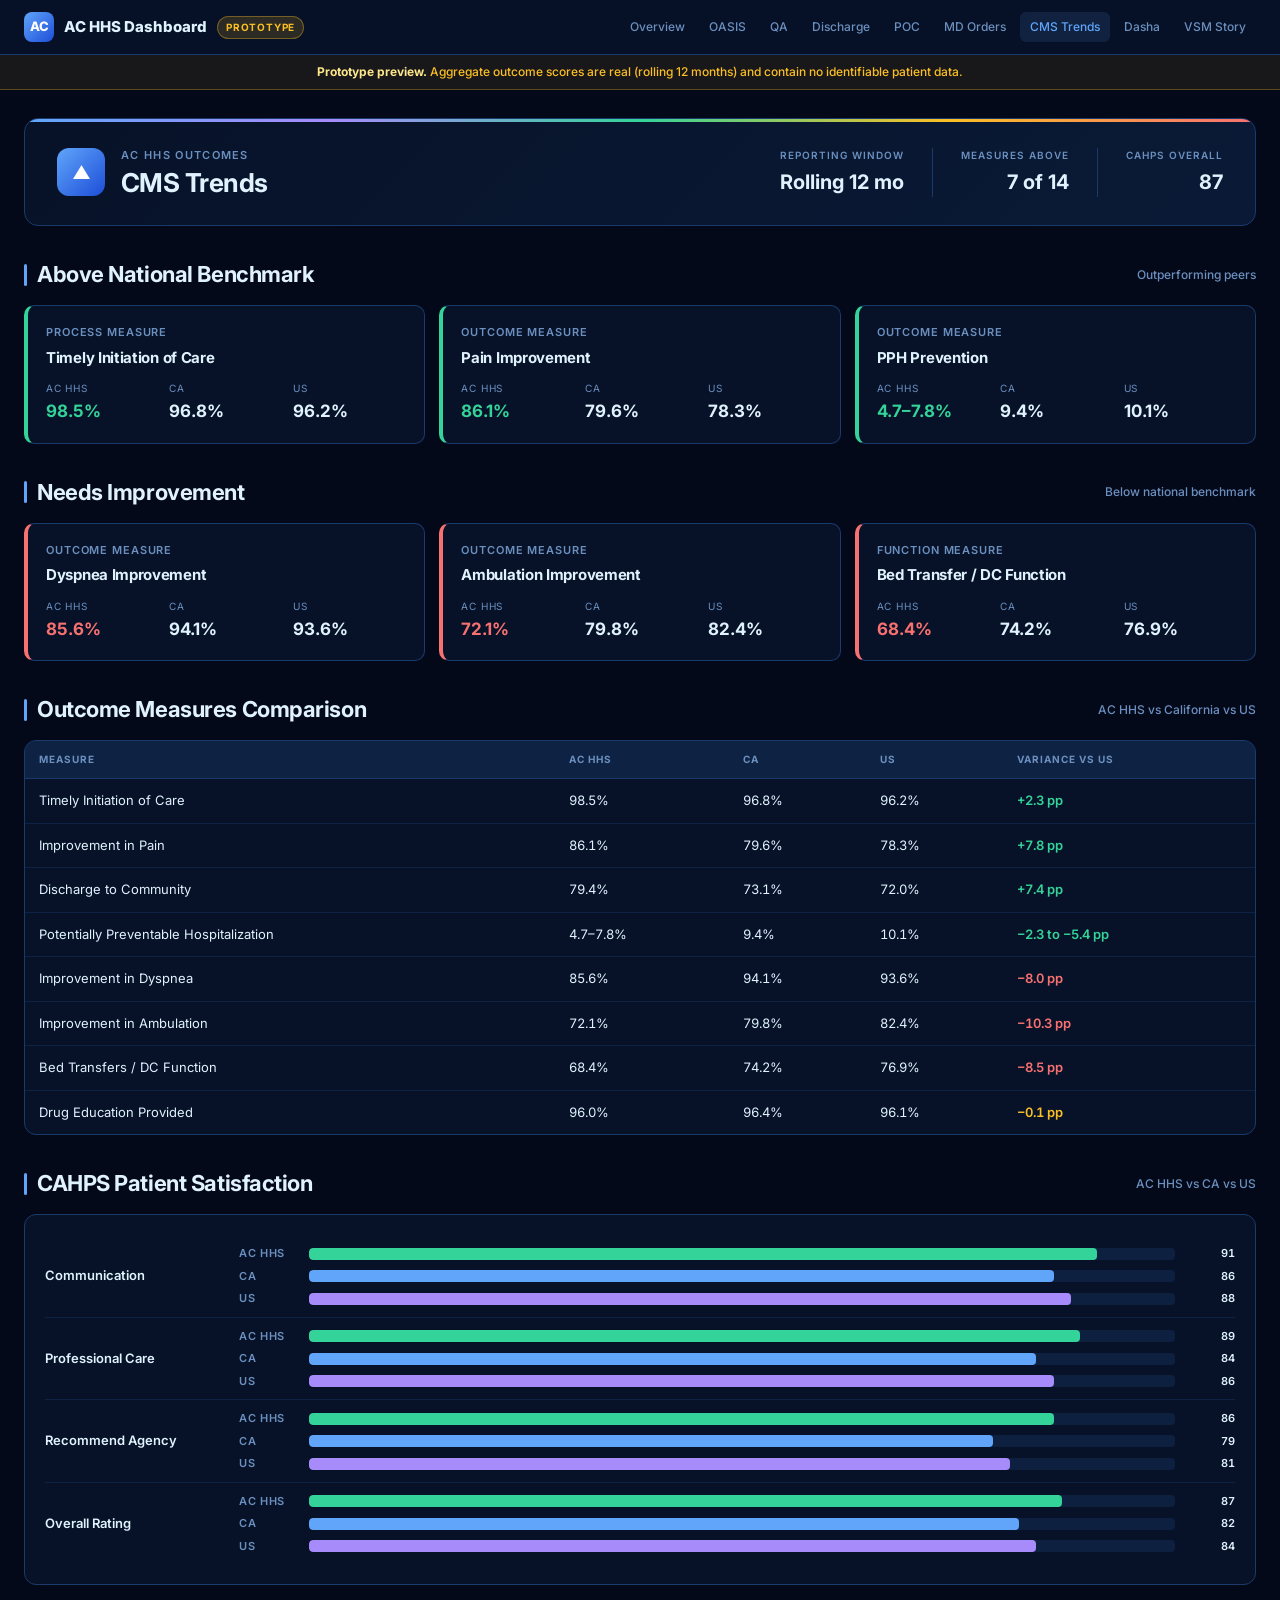
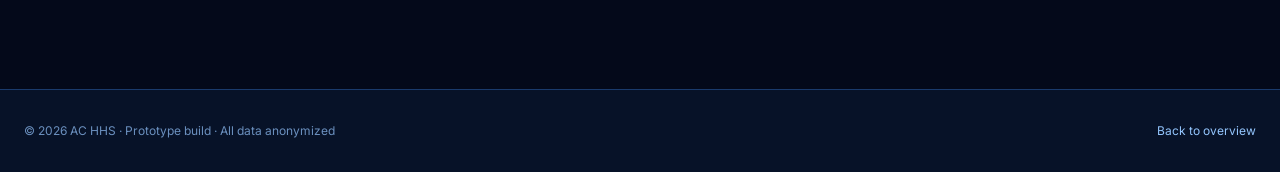
==== cms-trends.html @ 63a44fde "Build AC HHS operations dashboard prototype Static GitHub Pages site showcasing the home health oper" ====
<!DOCTYPE html>
<html lang="en">
<head>
  <meta charset="UTF-8" />
  <meta name="viewport" content="width=device-width, initial-scale=1.0" />
  <title>CMS Trends &middot; AC HHS Dashboard</title>
  <link rel="stylesheet" href="assets/styles.css" />
</head>
<body>

<nav class="demo-nav">
  <div class="demo-nav-inner">
    <div class="demo-brand">
      <span class="demo-brand-mark">AC</span>
      <span>AC HHS Dashboard</span>
      <span class="demo-pill">Prototype</span>
    </div>
    <div class="demo-nav-links">
      <a href="index.html">Overview</a>
      <a href="oasis.html">OASIS</a>
      <a href="qa.html">QA</a>
      <a href="discharge.html">Discharge</a>
      <a href="poc.html">POC</a>
      <a href="md-orders.html">MD Orders</a>
      <a href="cms-trends.html" class="active">CMS Trends</a>
      <a href="dasha.html">Dasha</a>
      <a href="vsm.html">VSM Story</a>
    </div>
  </div>
</nav>

<div class="demo-banner">
  <strong>Prototype preview.</strong> Aggregate outcome scores are real (rolling 12 months) and contain no identifiable patient data.
</div>

<div class="container">

  <header class="dash-header">
    <div class="dash-header-inner">
      <div class="dash-title-block">
        <div class="dash-logo">&#9650;</div>
        <div>
          <div class="dash-eyebrow">AC HHS Outcomes</div>
          <h1 class="dash-title">CMS Trends</h1>
        </div>
      </div>
      <div class="dash-header-stats">
        <div class="header-stat">
          <div class="header-stat-label">Reporting Window</div>
          <div class="header-stat-value">Rolling 12 mo</div>
        </div>
        <div class="header-stat">
          <div class="header-stat-label">Measures Above</div>
          <div class="header-stat-value">7 of 14</div>
        </div>
        <div class="header-stat">
          <div class="header-stat-label">CAHPS Overall</div>
          <div class="header-stat-value">87</div>
        </div>
      </div>
    </div>
  </header>

  <div class="section-header">
    <span class="section-accent"></span>
    <h2>Above National Benchmark</h2>
    <span class="section-sub">Outperforming peers</span>
  </div>

  <div class="flag-grid">
    <div class="flag-card flag-green">
      <div class="flag-card-label">Process Measure</div>
      <h3 class="flag-card-title">Timely Initiation of Care</h3>
      <div class="flag-stats">
        <div class="flag-stat">
          <div class="flag-stat-label">AC HHS</div>
          <div class="flag-stat-value good">98.5%</div>
        </div>
        <div class="flag-stat">
          <div class="flag-stat-label">CA</div>
          <div class="flag-stat-value">96.8%</div>
        </div>
        <div class="flag-stat">
          <div class="flag-stat-label">US</div>
          <div class="flag-stat-value">96.2%</div>
        </div>
      </div>
    </div>
    <div class="flag-card flag-green">
      <div class="flag-card-label">Outcome Measure</div>
      <h3 class="flag-card-title">Pain Improvement</h3>
      <div class="flag-stats">
        <div class="flag-stat">
          <div class="flag-stat-label">AC HHS</div>
          <div class="flag-stat-value good">86.1%</div>
        </div>
        <div class="flag-stat">
          <div class="flag-stat-label">CA</div>
          <div class="flag-stat-value">79.6%</div>
        </div>
        <div class="flag-stat">
          <div class="flag-stat-label">US</div>
          <div class="flag-stat-value">78.3%</div>
        </div>
      </div>
    </div>
    <div class="flag-card flag-green">
      <div class="flag-card-label">Outcome Measure</div>
      <h3 class="flag-card-title">PPH Prevention</h3>
      <div class="flag-stats">
        <div class="flag-stat">
          <div class="flag-stat-label">AC HHS</div>
          <div class="flag-stat-value good">4.7&ndash;7.8%</div>
        </div>
        <div class="flag-stat">
          <div class="flag-stat-label">CA</div>
          <div class="flag-stat-value">9.4%</div>
        </div>
        <div class="flag-stat">
          <div class="flag-stat-label">US</div>
          <div class="flag-stat-value">10.1%</div>
        </div>
      </div>
    </div>
  </div>

  <div class="section-header">
    <span class="section-accent"></span>
    <h2>Needs Improvement</h2>
    <span class="section-sub">Below national benchmark</span>
  </div>

  <div class="flag-grid">
    <div class="flag-card flag-red">
      <div class="flag-card-label">Outcome Measure</div>
      <h3 class="flag-card-title">Dyspnea Improvement</h3>
      <div class="flag-stats">
        <div class="flag-stat">
          <div class="flag-stat-label">AC HHS</div>
          <div class="flag-stat-value bad">85.6%</div>
        </div>
        <div class="flag-stat">
          <div class="flag-stat-label">CA</div>
          <div class="flag-stat-value">94.1%</div>
        </div>
        <div class="flag-stat">
          <div class="flag-stat-label">US</div>
          <div class="flag-stat-value">93.6%</div>
        </div>
      </div>
    </div>
    <div class="flag-card flag-red">
      <div class="flag-card-label">Outcome Measure</div>
      <h3 class="flag-card-title">Ambulation Improvement</h3>
      <div class="flag-stats">
        <div class="flag-stat">
          <div class="flag-stat-label">AC HHS</div>
          <div class="flag-stat-value bad">72.1%</div>
        </div>
        <div class="flag-stat">
          <div class="flag-stat-label">CA</div>
          <div class="flag-stat-value">79.8%</div>
        </div>
        <div class="flag-stat">
          <div class="flag-stat-label">US</div>
          <div class="flag-stat-value">82.4%</div>
        </div>
      </div>
    </div>
    <div class="flag-card flag-red">
      <div class="flag-card-label">Function Measure</div>
      <h3 class="flag-card-title">Bed Transfer / DC Function</h3>
      <div class="flag-stats">
        <div class="flag-stat">
          <div class="flag-stat-label">AC HHS</div>
          <div class="flag-stat-value bad">68.4%</div>
        </div>
        <div class="flag-stat">
          <div class="flag-stat-label">CA</div>
          <div class="flag-stat-value">74.2%</div>
        </div>
        <div class="flag-stat">
          <div class="flag-stat-label">US</div>
          <div class="flag-stat-value">76.9%</div>
        </div>
      </div>
    </div>
  </div>

  <div class="section-header">
    <span class="section-accent"></span>
    <h2>Outcome Measures Comparison</h2>
    <span class="section-sub">AC HHS vs California vs US</span>
  </div>

  <div class="pipeline-table-wrap">
    <table class="pipeline-table">
      <thead>
        <tr>
          <th>Measure</th>
          <th>AC HHS</th>
          <th>CA</th>
          <th>US</th>
          <th>Variance vs US</th>
        </tr>
      </thead>
      <tbody>
        <tr>
          <td>Timely Initiation of Care</td>
          <td class="num">98.5%</td>
          <td class="num">96.8%</td>
          <td class="num">96.2%</td>
          <td class="num above">+2.3 pp</td>
        </tr>
        <tr>
          <td>Improvement in Pain</td>
          <td class="num">86.1%</td>
          <td class="num">79.6%</td>
          <td class="num">78.3%</td>
          <td class="num above">+7.8 pp</td>
        </tr>
        <tr>
          <td>Discharge to Community</td>
          <td class="num">79.4%</td>
          <td class="num">73.1%</td>
          <td class="num">72.0%</td>
          <td class="num above">+7.4 pp</td>
        </tr>
        <tr>
          <td>Potentially Preventable Hospitalization</td>
          <td class="num">4.7&ndash;7.8%</td>
          <td class="num">9.4%</td>
          <td class="num">10.1%</td>
          <td class="num above">&minus;2.3 to &minus;5.4 pp</td>
        </tr>
        <tr>
          <td>Improvement in Dyspnea</td>
          <td class="num">85.6%</td>
          <td class="num">94.1%</td>
          <td class="num">93.6%</td>
          <td class="num below">&minus;8.0 pp</td>
        </tr>
        <tr>
          <td>Improvement in Ambulation</td>
          <td class="num">72.1%</td>
          <td class="num">79.8%</td>
          <td class="num">82.4%</td>
          <td class="num below">&minus;10.3 pp</td>
        </tr>
        <tr>
          <td>Bed Transfers / DC Function</td>
          <td class="num">68.4%</td>
          <td class="num">74.2%</td>
          <td class="num">76.9%</td>
          <td class="num below">&minus;8.5 pp</td>
        </tr>
        <tr>
          <td>Drug Education Provided</td>
          <td class="num">96.0%</td>
          <td class="num">96.4%</td>
          <td class="num">96.1%</td>
          <td class="num near">&minus;0.1 pp</td>
        </tr>
      </tbody>
    </table>
  </div>

  <div class="section-header">
    <span class="section-accent"></span>
    <h2>CAHPS Patient Satisfaction</h2>
    <span class="section-sub">AC HHS vs CA vs US</span>
  </div>

  <div class="panel">
    <div class="grouped-bar-row">
      <div class="grouped-bar-label">Communication</div>
      <div class="grouped-bar-set">
        <div class="grouped-bar-item">
          <span class="source">AC HHS</span>
          <div class="track"><div class="fill" style="width: 91%; background: #34d399;"></div></div>
          <span class="num">91</span>
        </div>
        <div class="grouped-bar-item">
          <span class="source">CA</span>
          <div class="track"><div class="fill" style="width: 86%; background: #60a5fa;"></div></div>
          <span class="num">86</span>
        </div>
        <div class="grouped-bar-item">
          <span class="source">US</span>
          <div class="track"><div class="fill" style="width: 88%; background: #a78bfa;"></div></div>
          <span class="num">88</span>
        </div>
      </div>
    </div>
    <div class="grouped-bar-row">
      <div class="grouped-bar-label">Professional Care</div>
      <div class="grouped-bar-set">
        <div class="grouped-bar-item">
          <span class="source">AC HHS</span>
          <div class="track"><div class="fill" style="width: 89%; background: #34d399;"></div></div>
          <span class="num">89</span>
        </div>
        <div class="grouped-bar-item">
          <span class="source">CA</span>
          <div class="track"><div class="fill" style="width: 84%; background: #60a5fa;"></div></div>
          <span class="num">84</span>
        </div>
        <div class="grouped-bar-item">
          <span class="source">US</span>
          <div class="track"><div class="fill" style="width: 86%; background: #a78bfa;"></div></div>
          <span class="num">86</span>
        </div>
      </div>
    </div>
    <div class="grouped-bar-row">
      <div class="grouped-bar-label">Recommend Agency</div>
      <div class="grouped-bar-set">
        <div class="grouped-bar-item">
          <span class="source">AC HHS</span>
          <div class="track"><div class="fill" style="width: 86%; background: #34d399;"></div></div>
          <span class="num">86</span>
        </div>
        <div class="grouped-bar-item">
          <span class="source">CA</span>
          <div class="track"><div class="fill" style="width: 79%; background: #60a5fa;"></div></div>
          <span class="num">79</span>
        </div>
        <div class="grouped-bar-item">
          <span class="source">US</span>
          <div class="track"><div class="fill" style="width: 81%; background: #a78bfa;"></div></div>
          <span class="num">81</span>
        </div>
      </div>
    </div>
    <div class="grouped-bar-row">
      <div class="grouped-bar-label">Overall Rating</div>
      <div class="grouped-bar-set">
        <div class="grouped-bar-item">
          <span class="source">AC HHS</span>
          <div class="track"><div class="fill" style="width: 87%; background: #34d399;"></div></div>
          <span class="num">87</span>
        </div>
        <div class="grouped-bar-item">
          <span class="source">CA</span>
          <div class="track"><div class="fill" style="width: 82%; background: #60a5fa;"></div></div>
          <span class="num">82</span>
        </div>
        <div class="grouped-bar-item">
          <span class="source">US</span>
          <div class="track"><div class="fill" style="width: 84%; background: #a78bfa;"></div></div>
          <span class="num">84</span>
        </div>
      </div>
    </div>
  </div>

  <div class="spacer-lg"></div>
</div>

<footer class="demo-footer">
  <div class="demo-footer-row">
    <div>&copy; 2026 AC HHS &middot; Prototype build &middot; All data anonymized</div>
    <div><a href="index.html">Back to overview</a></div>
  </div>
</footer>

</body>
</html>
---- assets/styles.css ----
/* AC HHS Operations Dashboard — Prototype Stylesheet
   Dark theme, static. No JS dependencies. */

@import url('https://fonts.googleapis.com/css2?family=Inter:wght@400;500;600;700;800&display=swap');

:root {
  --bg: #04091a;
  --card: #071228;
  --card-2: #0a1a36;
  --border: #1a3a6c;
  --border-bright: #1e4d8c;
  --text: #e0f2fe;
  --text-2: #93c5fd;
  --muted: #6b90bf;
  --accent: #60a5fa;
  --accent-2: #3b82f6;
  --accent-3: #1d4ed8;
  --good: #34d399;
  --warn: #fbbf24;
  --bad: #f87171;
  --orange: #fb923c;
  --purple: #a78bfa;
}

* { box-sizing: border-box; }

html, body {
  margin: 0;
  padding: 0;
  background: var(--bg);
  color: var(--text);
  font-family: 'Inter', -apple-system, BlinkMacSystemFont, sans-serif;
  font-size: 14px;
  line-height: 1.5;
  -webkit-font-smoothing: antialiased;
}

a { color: var(--accent); text-decoration: none; }
a:hover { color: var(--text); }

h1, h2, h3, h4 { color: var(--text); margin: 0; font-weight: 700; letter-spacing: -0.02em; }
h1 { font-size: 32px; line-height: 1.15; }
h2 { font-size: 22px; }
h3 { font-size: 16px; }

p { margin: 0; color: var(--text-2); }

.container {
  max-width: 1280px;
  margin: 0 auto;
  padding: 0 24px;
}

/* ---------- Sticky top nav ---------- */
.demo-nav {
  position: sticky;
  top: 0;
  z-index: 100;
  background: rgba(7, 18, 40, 0.92);
  backdrop-filter: blur(10px);
  border-bottom: 1px solid var(--border);
}
.demo-nav-inner {
  max-width: 1280px;
  margin: 0 auto;
  padding: 12px 24px;
  display: flex;
  align-items: center;
  gap: 24px;
  flex-wrap: wrap;
}
.demo-brand {
  display: flex;
  align-items: center;
  gap: 10px;
  font-weight: 800;
  font-size: 15px;
  color: var(--text);
}
.demo-brand-mark {
  width: 30px;
  height: 30px;
  border-radius: 8px;
  background: linear-gradient(135deg, var(--accent) 0%, var(--accent-3) 100%);
  display: inline-flex;
  align-items: center;
  justify-content: center;
  color: #fff;
  font-weight: 800;
  font-size: 13px;
}
.demo-pill {
  font-size: 10px;
  font-weight: 700;
  letter-spacing: 0.08em;
  text-transform: uppercase;
  padding: 3px 8px;
  border-radius: 999px;
  background: rgba(251, 191, 36, 0.15);
  color: var(--warn);
  border: 1px solid rgba(251, 191, 36, 0.35);
}
.demo-nav-links {
  display: flex;
  gap: 4px;
  flex-wrap: wrap;
  margin-left: auto;
}
.demo-nav-links a {
  font-size: 12px;
  font-weight: 500;
  color: var(--muted);
  padding: 6px 10px;
  border-radius: 6px;
  transition: all 0.15s;
}
.demo-nav-links a:hover { color: var(--text); background: rgba(96, 165, 250, 0.08); }
.demo-nav-links a.active { color: var(--accent); background: rgba(96, 165, 250, 0.12); }

/* ---------- Demo banner ---------- */
.demo-banner {
  background: rgba(251, 191, 36, 0.08);
  border-bottom: 1px solid rgba(251, 191, 36, 0.3);
  color: var(--warn);
  font-size: 12px;
  padding: 8px 24px;
  text-align: center;
  font-weight: 500;
}
.demo-banner strong { color: #fde68a; font-weight: 700; }

/* ---------- Dashboard header ---------- */
.dash-header {
  position: relative;
  background: linear-gradient(135deg, var(--card) 0%, var(--card-2) 100%);
  border: 1px solid var(--border);
  border-radius: 14px;
  padding: 28px 32px;
  margin: 28px 0;
  overflow: hidden;
}
.dash-header::before {
  content: '';
  position: absolute;
  top: 0;
  left: 0;
  right: 0;
  height: 3px;
  background: linear-gradient(90deg, #60a5fa 0%, #a78bfa 25%, #34d399 50%, #fbbf24 75%, #f87171 100%);
}
.dash-header-inner {
  display: flex;
  align-items: center;
  justify-content: space-between;
  gap: 32px;
  flex-wrap: wrap;
}
.dash-title-block { display: flex; align-items: center; gap: 16px; }
.dash-logo {
  width: 48px;
  height: 48px;
  border-radius: 12px;
  background: linear-gradient(135deg, var(--accent) 0%, var(--accent-3) 100%);
  display: inline-flex;
  align-items: center;
  justify-content: center;
  font-weight: 800;
  color: #fff;
  font-size: 18px;
}
.dash-eyebrow {
  font-size: 11px;
  font-weight: 600;
  letter-spacing: 0.12em;
  color: var(--muted);
  text-transform: uppercase;
  margin-bottom: 4px;
}
.dash-title { font-size: 26px; }
.dash-header-stats { display: flex; gap: 28px; flex-wrap: wrap; }
.header-stat {
  text-align: right;
  border-left: 1px solid var(--border);
  padding-left: 28px;
}
.header-stat:first-child { border-left: none; padding-left: 0; }
.header-stat-label {
  font-size: 10px;
  font-weight: 600;
  letter-spacing: 0.1em;
  color: var(--muted);
  text-transform: uppercase;
  margin-bottom: 4px;
}
.header-stat-value { font-size: 20px; font-weight: 700; color: var(--text); }

/* ---------- KPI cards ---------- */
.kpi-grid {
  display: grid;
  grid-template-columns: repeat(auto-fit, minmax(180px, 1fr));
  gap: 14px;
  margin: 20px 0 28px;
}
.kpi-card {
  position: relative;
  background: var(--card);
  border: 1px solid var(--border);
  border-radius: 12px;
  padding: 18px;
  overflow: hidden;
  transition: transform 0.15s, border-color 0.15s;
  --accent: var(--accent);
}
.kpi-card:hover {
  transform: translateY(-2px);
  border-color: var(--border-bright);
}
.kpi-card::after {
  content: '';
  position: absolute;
  bottom: 0; left: 0; right: 0;
  height: 2px;
  background: var(--accent);
}
.kpi-label {
  font-size: 11px;
  font-weight: 600;
  letter-spacing: 0.08em;
  color: var(--muted);
  text-transform: uppercase;
  margin-bottom: 8px;
}
.kpi-value {
  font-size: 28px;
  font-weight: 800;
  color: var(--text);
  letter-spacing: -0.02em;
  line-height: 1.1;
}
.kpi-sub {
  margin-top: 6px;
  font-size: 12px;
  font-weight: 500;
  color: var(--muted);
}
.kpi-sub.good { color: var(--good); }
.kpi-sub.warn { color: var(--warn); }
.kpi-sub.bad { color: var(--bad); }
.kpi-card.accent-green { --accent: var(--good); }
.kpi-card.accent-yellow { --accent: var(--warn); }
.kpi-card.accent-red { --accent: var(--bad); }
.kpi-card.accent-orange { --accent: var(--orange); }
.kpi-card.accent-purple { --accent: var(--purple); }
.kpi-card.accent-blue { --accent: var(--accent); }

/* ---------- Pills ---------- */
.pill {
  display: inline-flex;
  align-items: center;
  gap: 5px;
  padding: 3px 9px;
  border-radius: 999px;
  font-size: 11px;
  font-weight: 600;
  line-height: 1.4;
  letter-spacing: 0.02em;
  border: 1px solid transparent;
  white-space: nowrap;
}
.pill-green  { background: rgba(52, 211, 153, 0.12); color: var(--good);  border-color: rgba(52, 211, 153, 0.35); }
.pill-yellow { background: rgba(251, 191, 36, 0.12); color: var(--warn);  border-color: rgba(251, 191, 36, 0.35); }
.pill-red    { background: rgba(248, 113, 113, 0.12); color: var(--bad);  border-color: rgba(248, 113, 113, 0.35); }
.pill-blue   { background: rgba(96, 165, 250, 0.12); color: var(--accent); border-color: rgba(96, 165, 250, 0.35); }
.pill-orange { background: rgba(251, 146, 60, 0.12); color: var(--orange); border-color: rgba(251, 146, 60, 0.35); }
.pill-gray   { background: rgba(107, 144, 191, 0.12); color: var(--muted); border-color: rgba(107, 144, 191, 0.35); }
.pill-purple { background: rgba(167, 139, 250, 0.12); color: var(--purple); border-color: rgba(167, 139, 250, 0.35); }

/* ---------- Section headers ---------- */
.section-header {
  display: flex;
  align-items: center;
  gap: 10px;
  margin: 32px 0 14px;
}
.section-accent {
  width: 3px;
  height: 22px;
  background: var(--accent);
  border-radius: 2px;
}
.section-sub {
  color: var(--muted);
  font-size: 12px;
  margin-left: auto;
  font-weight: 500;
}

/* ---------- Cards & layouts ---------- */
.panel {
  background: var(--card);
  border: 1px solid var(--border);
  border-radius: 12px;
  padding: 20px;
}
.two-col {
  display: grid;
  grid-template-columns: 1fr 1fr;
  gap: 18px;
}
.three-col {
  display: grid;
  grid-template-columns: repeat(3, 1fr);
  gap: 14px;
}
@media (max-width: 860px) {
  .two-col, .three-col { grid-template-columns: 1fr; }
}
.content-card {
  background: var(--card);
  border: 1px solid var(--border);
  border-radius: 12px;
  padding: 22px;
}
.content-card h3 { margin-bottom: 8px; }
.content-card p { font-size: 13px; line-height: 1.6; }

/* ---------- Pipeline tables ---------- */
.pipeline-table-wrap {
  background: var(--card);
  border: 1px solid var(--border);
  border-radius: 12px;
  overflow: hidden;
}
.pipeline-table {
  width: 100%;
  border-collapse: collapse;
  font-size: 13px;
}
.pipeline-table thead th {
  background: rgba(26, 58, 108, 0.4);
  color: var(--muted);
  font-size: 10px;
  font-weight: 700;
  text-transform: uppercase;
  letter-spacing: 0.1em;
  padding: 11px 14px;
  text-align: left;
  border-bottom: 1px solid var(--border);
}
.pipeline-table tbody td {
  padding: 12px 14px;
  border-bottom: 1px solid rgba(26, 58, 108, 0.4);
  color: var(--text);
}
.pipeline-table tbody tr:last-child td { border-bottom: none; }
.pipeline-table tbody tr:hover { background: rgba(96, 165, 250, 0.04); }
.pipeline-table td.score-good { color: var(--good); font-weight: 600; }
.pipeline-table td.score-warn { color: var(--warn); font-weight: 600; }
.pipeline-table td.score-bad  { color: var(--bad);  font-weight: 600; }
.pipeline-table td.above { color: var(--good); font-weight: 600; }
.pipeline-table td.below { color: var(--bad);  font-weight: 600; }
.pipeline-table td.near  { color: var(--warn); font-weight: 600; }
.pipeline-table td.num { font-variant-numeric: tabular-nums; }

/* ---------- Bar charts (CSS) ---------- */
.bar-chart {
  display: flex;
  flex-direction: column;
  gap: 10px;
}
.bar-row {
  display: grid;
  grid-template-columns: 140px 1fr 60px;
  align-items: center;
  gap: 12px;
  font-size: 12px;
}
.bar-row .bar-label {
  color: var(--text-2);
  font-weight: 500;
}
.bar-row .bar-value {
  text-align: right;
  font-variant-numeric: tabular-nums;
  font-weight: 600;
  color: var(--text);
}
.bar-track {
  background: rgba(26, 58, 108, 0.35);
  border-radius: 6px;
  height: 18px;
  overflow: hidden;
  position: relative;
}
.bar-fill {
  height: 100%;
  border-radius: 6px;
  background: var(--accent);
  transition: width 0.4s;
}
.bar-fill.blue   { background: linear-gradient(90deg, #3b82f6, #60a5fa); }
.bar-fill.green  { background: linear-gradient(90deg, #10b981, #34d399); }
.bar-fill.yellow { background: linear-gradient(90deg, #d97706, #fbbf24); }
.bar-fill.red    { background: linear-gradient(90deg, #dc2626, #f87171); }
.bar-fill.purple { background: linear-gradient(90deg, #7c3aed, #a78bfa); }
.bar-fill.orange { background: linear-gradient(90deg, #ea580c, #fb923c); }

/* Stacked bars */
.stacked-row {
  display: grid;
  grid-template-columns: 140px 1fr 90px;
  align-items: center;
  gap: 12px;
  font-size: 12px;
  margin-bottom: 8px;
}
.stacked-bar {
  display: flex;
  height: 22px;
  border-radius: 6px;
  overflow: hidden;
  background: rgba(26, 58, 108, 0.35);
}
.stacked-seg {
  height: 100%;
  display: flex;
  align-items: center;
  justify-content: center;
  font-size: 10px;
  font-weight: 700;
  color: rgba(4, 9, 26, 0.85);
}
.stacked-seg.green  { background: var(--good); }
.stacked-seg.yellow { background: var(--warn); }
.stacked-seg.red    { background: var(--bad); }
.stacked-seg.gray   { background: var(--muted); }
.stacked-row .bar-label { color: var(--text-2); font-weight: 600; }
.stacked-row .bar-value {
  text-align: right;
  font-variant-numeric: tabular-nums;
  color: var(--muted);
  font-size: 12px;
}

/* Grouped bar chart (CMS comparisons) */
.grouped-bar-row {
  display: grid;
  grid-template-columns: 180px 1fr;
  align-items: center;
  gap: 14px;
  padding: 10px 0;
  border-bottom: 1px solid rgba(26, 58, 108, 0.4);
}
.grouped-bar-row:last-child { border-bottom: none; }
.grouped-bar-label { color: var(--text); font-weight: 600; font-size: 13px; }
.grouped-bar-set { display: flex; flex-direction: column; gap: 6px; }
.grouped-bar-item {
  display: grid;
  grid-template-columns: 60px 1fr 50px;
  gap: 10px;
  align-items: center;
  font-size: 11px;
}
.grouped-bar-item .source { color: var(--muted); text-transform: uppercase; font-weight: 600; letter-spacing: 0.06em; }
.grouped-bar-item .track { background: rgba(26, 58, 108, 0.35); border-radius: 4px; height: 12px; overflow: hidden; }
.grouped-bar-item .fill  { height: 100%; border-radius: 4px; }
.grouped-bar-item .num   { text-align: right; font-variant-numeric: tabular-nums; color: var(--text); font-weight: 600; }

/* ---------- SVG trend chart ---------- */
.trend-chart {
  background: var(--card);
  border: 1px solid var(--border);
  border-radius: 12px;
  padding: 18px;
}
.trend-chart svg { width: 100%; height: auto; }

/* ---------- Flag cards ---------- */
.flag-grid {
  display: grid;
  grid-template-columns: repeat(auto-fit, minmax(260px, 1fr));
  gap: 14px;
}
.flag-card {
  position: relative;
  background: var(--card);
  border: 1px solid var(--border);
  border-left: 4px solid var(--accent);
  border-radius: 10px;
  padding: 18px;
}
.flag-card.flag-green { border-left-color: var(--good); }
.flag-card.flag-yellow { border-left-color: var(--warn); }
.flag-card.flag-red   { border-left-color: var(--bad); }
.flag-card-label {
  font-size: 11px;
  font-weight: 600;
  letter-spacing: 0.08em;
  color: var(--muted);
  text-transform: uppercase;
  margin-bottom: 6px;
}
.flag-card-title { font-size: 15px; margin-bottom: 12px; }
.flag-stats {
  display: grid;
  grid-template-columns: repeat(3, 1fr);
  gap: 10px;
}
.flag-stat { font-size: 12px; }
.flag-stat-label { color: var(--muted); font-size: 10px; text-transform: uppercase; letter-spacing: 0.08em; margin-bottom: 3px; }
.flag-stat-value { font-size: 17px; font-weight: 700; color: var(--text); }
.flag-stat-value.good { color: var(--good); }
.flag-stat-value.bad  { color: var(--bad); }

/* ---------- Landing page ---------- */
.hero {
  padding: 56px 0 32px;
}
.hero .eyebrow {
  display: inline-block;
  font-size: 11px;
  font-weight: 700;
  color: var(--accent);
  letter-spacing: 0.14em;
  text-transform: uppercase;
  padding: 5px 12px;
  background: rgba(96, 165, 250, 0.1);
  border: 1px solid rgba(96, 165, 250, 0.35);
  border-radius: 999px;
  margin-bottom: 18px;
}
.hero h1 {
  font-size: 44px;
  line-height: 1.1;
  max-width: 760px;
  margin-bottom: 18px;
}
.hero h1 .accent-text {
  background: linear-gradient(90deg, var(--accent) 0%, var(--purple) 100%);
  -webkit-background-clip: text;
  background-clip: text;
  -webkit-text-fill-color: transparent;
}
.hero p {
  font-size: 16px;
  max-width: 640px;
  line-height: 1.6;
  margin-bottom: 24px;
}
.hero-ctas { display: flex; gap: 12px; flex-wrap: wrap; }
.btn {
  display: inline-flex;
  align-items: center;
  gap: 8px;
  padding: 11px 20px;
  border-radius: 8px;
  font-weight: 600;
  font-size: 13px;
  transition: all 0.15s;
  border: 1px solid transparent;
}
.btn-primary {
  background: linear-gradient(135deg, var(--accent) 0%, var(--accent-3) 100%);
  color: #fff;
}
.btn-primary:hover { color: #fff; transform: translateY(-1px); }
.btn-secondary {
  background: transparent;
  border-color: var(--border-bright);
  color: var(--text);
}
.btn-secondary:hover { background: rgba(96, 165, 250, 0.08); color: var(--text); }

/* Page grid (landing) */
.page-grid {
  display: grid;
  grid-template-columns: repeat(auto-fit, minmax(240px, 1fr));
  gap: 14px;
  margin: 20px 0 36px;
}
.page-card {
  position: relative;
  display: block;
  background: var(--card);
  border: 1px solid var(--border);
  border-radius: 12px;
  padding: 20px;
  color: var(--text);
  transition: transform 0.15s, border-color 0.15s, box-shadow 0.15s;
  overflow: hidden;
}
.page-card::after {
  content: '';
  position: absolute;
  bottom: 0; left: 0; right: 0;
  height: 2px;
  background: linear-gradient(90deg, var(--accent), var(--purple));
  opacity: 0;
  transition: opacity 0.15s;
}
.page-card:hover {
  transform: translateY(-3px);
  border-color: var(--border-bright);
  box-shadow: 0 10px 30px -10px rgba(96, 165, 250, 0.2);
  color: var(--text);
}
.page-card:hover::after { opacity: 1; }
.page-card-icon {
  width: 40px;
  height: 40px;
  border-radius: 10px;
  background: rgba(96, 165, 250, 0.12);
  border: 1px solid rgba(96, 165, 250, 0.3);
  display: inline-flex;
  align-items: center;
  justify-content: center;
  font-size: 20px;
  margin-bottom: 12px;
}
.page-card-title { font-size: 15px; margin-bottom: 6px; }
.page-card-desc { font-size: 12px; color: var(--muted); line-height: 1.5; margin-bottom: 12px; }
.page-card-link {
  font-size: 12px;
  font-weight: 600;
  color: var(--accent);
}

/* ---------- Chat shell (Dasha) ---------- */
.chat-shell {
  background: var(--card);
  border: 1px solid var(--border);
  border-radius: 12px;
  padding: 24px;
  max-width: 880px;
  margin: 0 auto;
}
.chat-msg {
  display: flex;
  gap: 12px;
  margin-bottom: 18px;
  align-items: flex-start;
}
.chat-msg.user { flex-direction: row-reverse; }
.chat-avatar {
  width: 36px;
  height: 36px;
  border-radius: 50%;
  display: inline-flex;
  align-items: center;
  justify-content: center;
  font-weight: 700;
  font-size: 13px;
  flex-shrink: 0;
}
.chat-avatar.user { background: linear-gradient(135deg, #60a5fa, #1d4ed8); color: #fff; }
.chat-avatar.ai   { background: linear-gradient(135deg, #a78bfa, #6d28d9); color: #fff; }
.chat-bubble {
  background: rgba(26, 58, 108, 0.35);
  border: 1px solid var(--border);
  border-radius: 12px;
  padding: 12px 16px;
  max-width: 75%;
  font-size: 13px;
  line-height: 1.55;
  color: var(--text);
}
.chat-msg.user .chat-bubble {
  background: rgba(96, 165, 250, 0.12);
  border-color: rgba(96, 165, 250, 0.35);
}
.chat-bubble strong { color: var(--text); font-weight: 700; }
.chat-bubble code {
  font-family: 'SF Mono', Menlo, monospace;
  font-size: 12px;
  background: rgba(96, 165, 250, 0.1);
  padding: 1px 5px;
  border-radius: 4px;
  color: var(--accent);
}
.chat-input {
  display: flex;
  align-items: center;
  gap: 8px;
  background: var(--bg);
  border: 1px solid var(--border-bright);
  border-radius: 10px;
  padding: 10px 14px;
  margin-top: 18px;
}
.chat-input .field {
  flex: 1;
  color: var(--muted);
  font-size: 13px;
}
.chat-input .send-btn {
  background: var(--accent-2);
  color: #fff;
  font-weight: 600;
  font-size: 12px;
  padding: 6px 14px;
  border-radius: 6px;
}
.suggest-row {
  display: flex;
  gap: 8px;
  flex-wrap: wrap;
  margin-top: 16px;
}
.suggest-btn {
  background: transparent;
  border: 1px solid var(--border);
  border-radius: 999px;
  color: var(--text-2);
  font-size: 12px;
  padding: 6px 14px;
  cursor: pointer;
  font-weight: 500;
  transition: all 0.15s;
}
.suggest-btn:hover {
  border-color: var(--accent);
  color: var(--accent);
}

/* ---------- VSM flow ---------- */
.vsm-flow {
  display: flex;
  gap: 8px;
  overflow-x: auto;
  padding: 4px 0 14px;
  margin-top: 14px;
}
.vsm-step {
  flex: 1 0 150px;
  background: var(--card);
  border: 1px solid var(--border);
  border-radius: 10px;
  padding: 14px;
  position: relative;
}
.vsm-step + .vsm-step::before {
  content: '→';
  position: absolute;
  left: -18px;
  top: 50%;
  transform: translateY(-50%);
  color: var(--accent);
  font-weight: 700;
  font-size: 18px;
}
.vsm-step-num {
  font-size: 10px;
  font-weight: 700;
  letter-spacing: 0.12em;
  color: var(--accent);
  text-transform: uppercase;
  margin-bottom: 6px;
}
.vsm-step-name { font-weight: 700; font-size: 13px; margin-bottom: 8px; color: var(--text); }
.vsm-step-owner { font-size: 11px; color: var(--muted); margin-bottom: 8px; }
.vsm-step-target {
  font-size: 11px;
  font-weight: 600;
  color: var(--good);
  background: rgba(52, 211, 153, 0.1);
  border: 1px solid rgba(52, 211, 153, 0.3);
  padding: 2px 7px;
  border-radius: 4px;
  display: inline-block;
}

.vsm-state-card {
  background: var(--card);
  border: 1px solid var(--border);
  border-radius: 12px;
  padding: 22px;
  border-top: 4px solid var(--border);
}
.vsm-state-card.before { border-top-color: var(--bad); }
.vsm-state-card.after  { border-top-color: var(--good); }
.vsm-state-card h3 { font-size: 17px; margin-bottom: 14px; }
.vsm-state-metrics { display: flex; flex-direction: column; gap: 12px; margin-bottom: 14px; }
.vsm-metric {
  display: flex;
  justify-content: space-between;
  align-items: baseline;
  padding-bottom: 10px;
  border-bottom: 1px solid rgba(26, 58, 108, 0.4);
}
.vsm-metric:last-child { border-bottom: none; padding-bottom: 0; }
.vsm-metric-label { color: var(--muted); font-size: 12px; }
.vsm-metric-value { font-weight: 700; font-size: 17px; color: var(--text); }
.vsm-state-card.before .vsm-metric-value { color: var(--bad); }
.vsm-state-card.after  .vsm-metric-value { color: var(--good); }
.vsm-state-card ul { padding-left: 18px; margin: 0; color: var(--text-2); font-size: 13px; }
.vsm-state-card li { margin-bottom: 6px; }

/* ---------- Footer ---------- */
.demo-footer {
  margin-top: 64px;
  padding: 32px 24px;
  border-top: 1px solid var(--border);
  background: var(--card);
  color: var(--muted);
  font-size: 12px;
  text-align: center;
}
.demo-footer a { color: var(--text-2); }
.demo-footer-row {
  max-width: 1280px;
  margin: 0 auto;
  display: flex;
  justify-content: space-between;
  align-items: center;
  flex-wrap: wrap;
  gap: 16px;
}

/* ---------- Helpers ---------- */
.spacer-sm { height: 12px; }
.spacer-md { height: 24px; }
.spacer-lg { height: 40px; }
.muted { color: var(--muted); }
.right { text-align: right; }
.center { text-align: center; }
.summary-row {
  display: flex;
  gap: 10px;
  flex-wrap: wrap;
  align-items: center;
  margin-bottom: 12px;
}
.summary-row .label { font-size: 12px; color: var(--muted); }
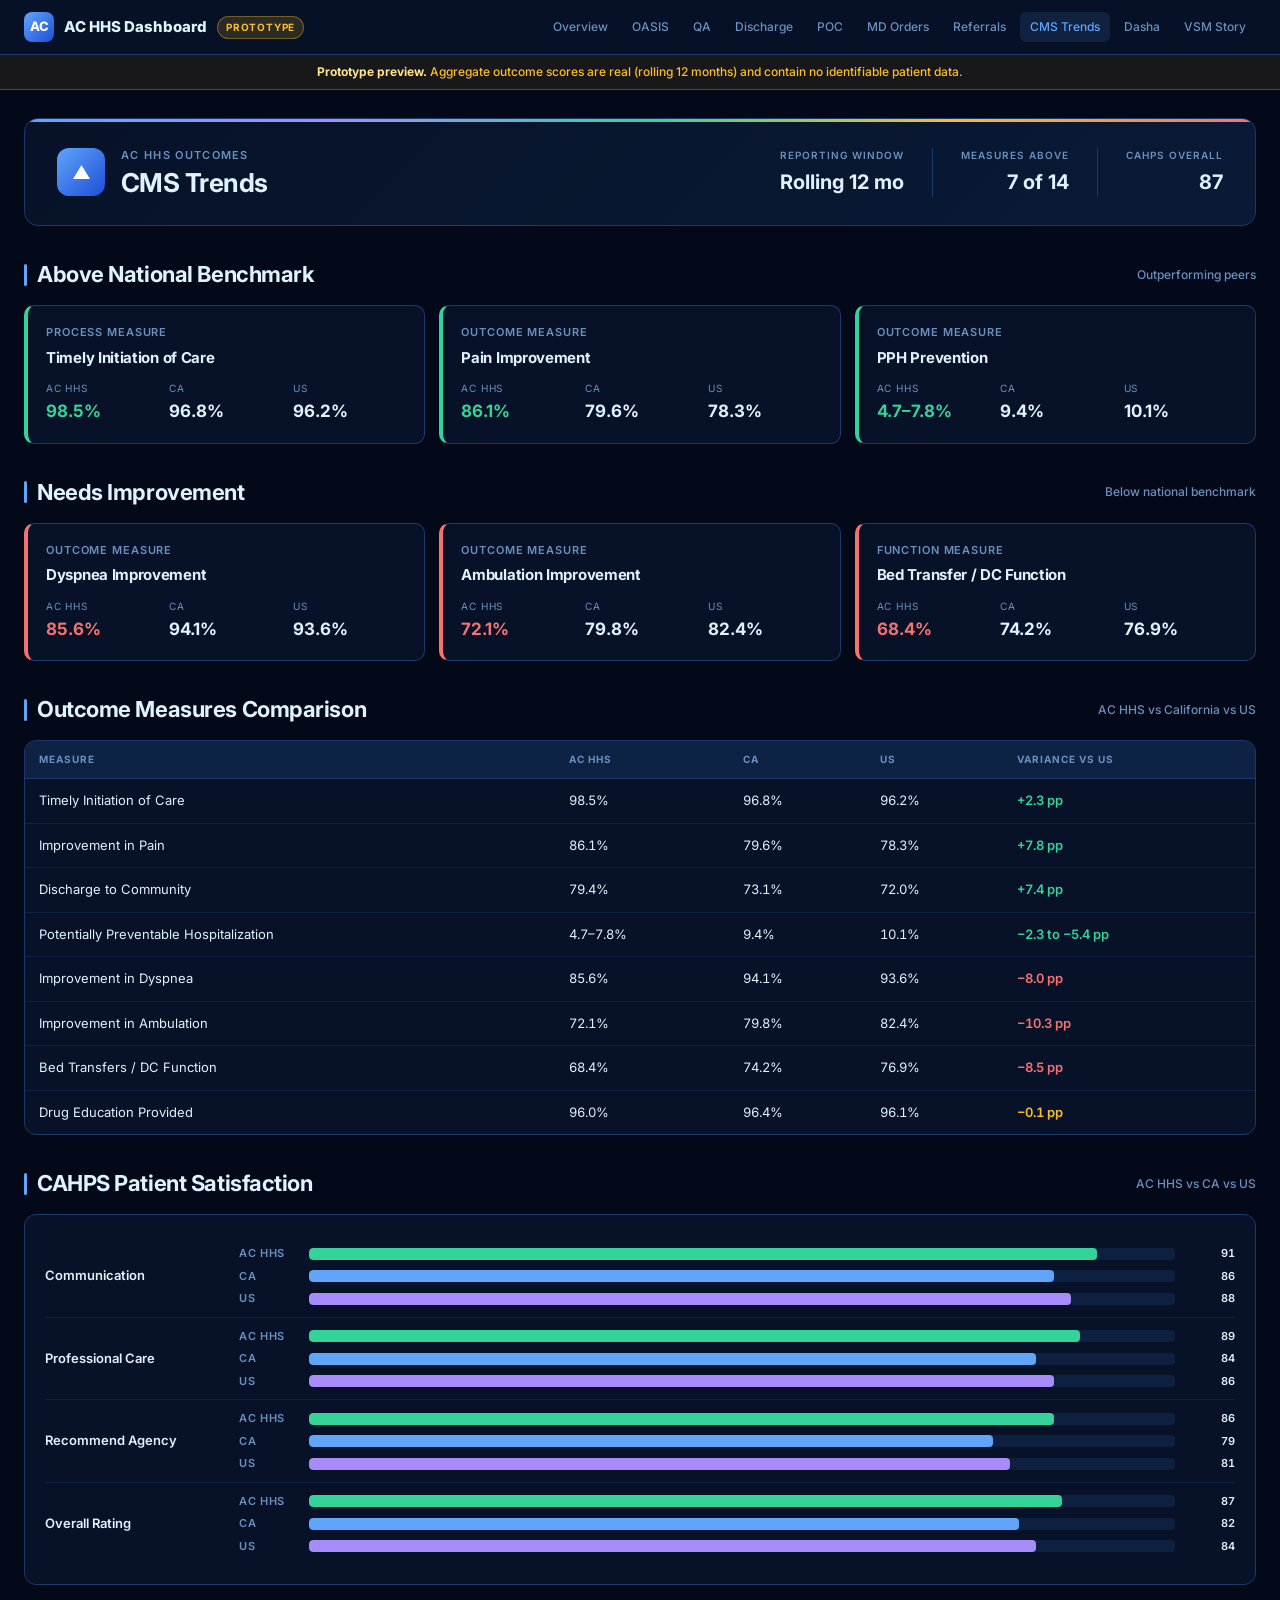
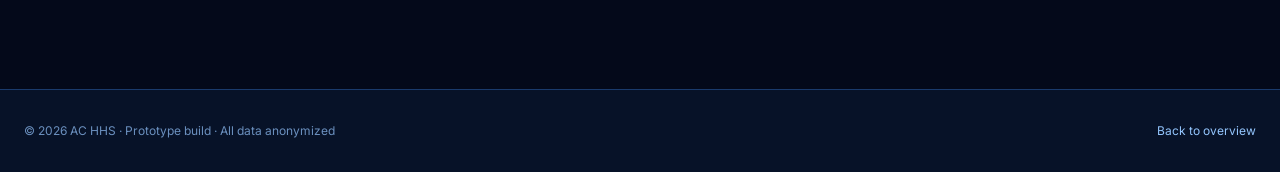
==== commit e5dafb04: "Add Referral Tracker dashboard page Eighth dashboard surface covering incoming referrals: source bre" ====
--- a/cms-trends.html
+++ b/cms-trends.html
@@ -22,6 +22,7 @@
       <a href="discharge.html">Discharge</a>
       <a href="poc.html">POC</a>
       <a href="md-orders.html">MD Orders</a>
+      <a href="referral.html">Referrals</a>
       <a href="cms-trends.html" class="active">CMS Trends</a>
       <a href="dasha.html">Dasha</a>
       <a href="vsm.html">VSM Story</a>
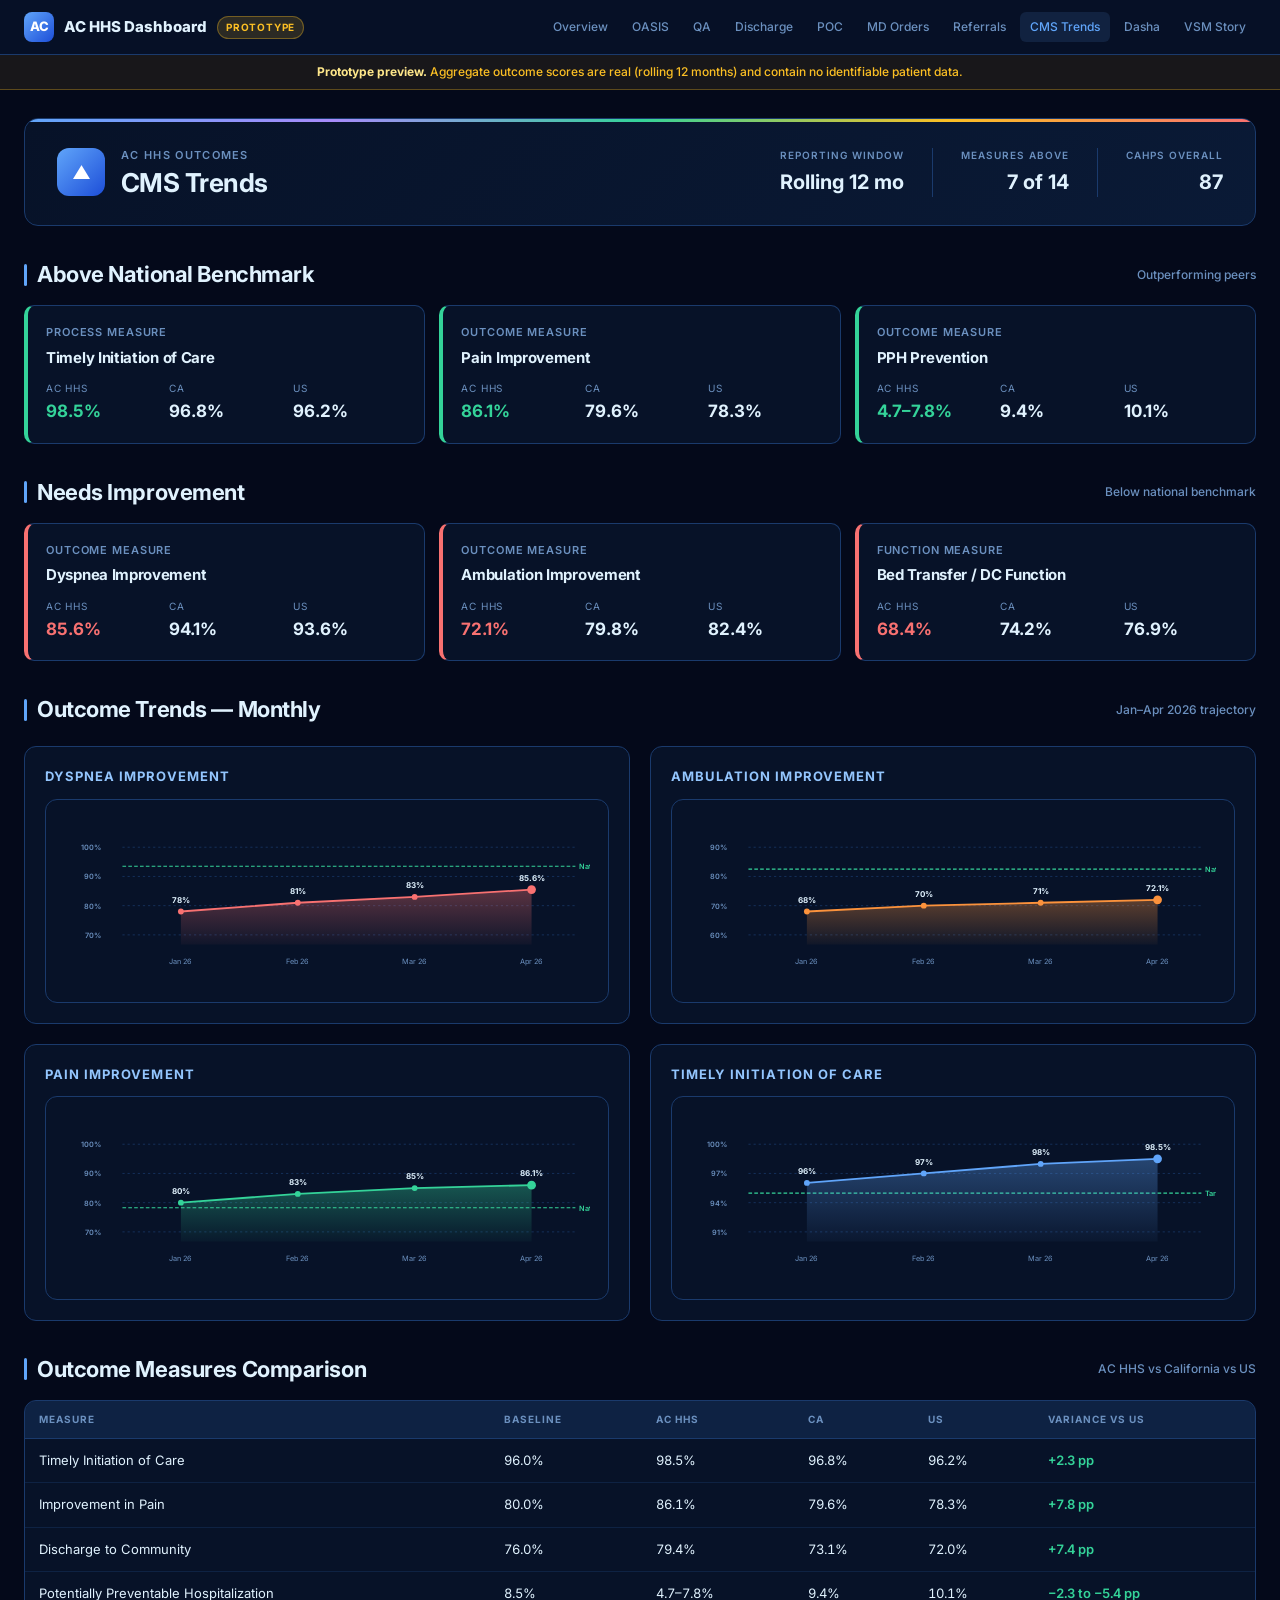
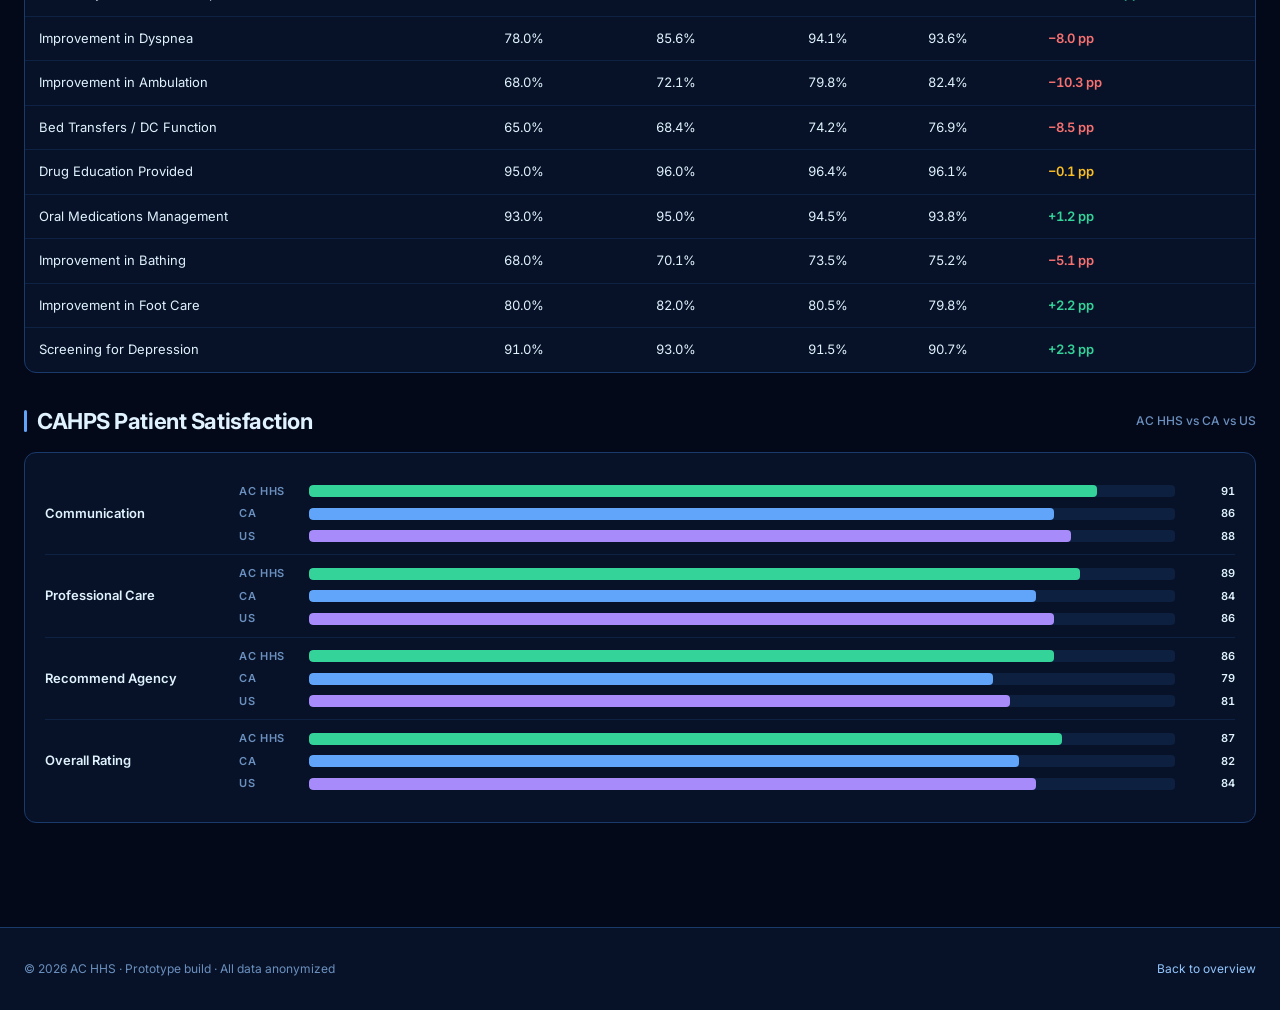
==== commit 84e1b1d9: "Phase 6: CMS Trends — monthly SVG trends, Baseline column, additional measures" ====
--- a/cms-trends.html
+++ b/cms-trends.html
@@ -190,6 +190,204 @@
 
   <div class="section-header">
     <span class="section-accent"></span>
+    <h2>Outcome Trends &mdash; Monthly</h2>
+    <span class="section-sub">Jan&ndash;Apr 2026 trajectory</span>
+  </div>
+
+  <div class="kpi-grid" style="grid-template-columns: repeat(2, 1fr); gap: 20px;">
+
+    <!-- Chart 1: Dyspnea Improvement -->
+    <div class="panel">
+      <div class="kpi-label" style="font-size:13px;font-weight:700;color:var(--text-2);margin-bottom:12px;">Dyspnea Improvement</div>
+      <div class="trend-chart">
+        <svg viewBox="0 0 720 220" xmlns="http://www.w3.org/2000/svg">
+          <defs>
+            <linearGradient id="cms-dyspnea-area" x1="0" y1="0" x2="0" y2="1">
+              <stop offset="0%" stop-color="#f87171" stop-opacity="0.35"/>
+              <stop offset="100%" stop-color="#f87171" stop-opacity="0.04"/>
+            </linearGradient>
+          </defs>
+          <!-- Grid lines -->
+          <line x1="80" y1="40" x2="700" y2="40" stroke="#1a3a6c" stroke-dasharray="3 4"/>
+          <line x1="80" y1="80" x2="700" y2="80" stroke="#1a3a6c" stroke-dasharray="3 4"/>
+          <line x1="80" y1="120" x2="700" y2="120" stroke="#1a3a6c" stroke-dasharray="3 4"/>
+          <line x1="80" y1="160" x2="700" y2="160" stroke="#1a3a6c" stroke-dasharray="3 4"/>
+          <!-- Y-axis labels -->
+          <text x="50" y="44" text-anchor="end" fill="#6b90bf" font-size="10" font-family="Inter" font-weight="600">100%</text>
+          <text x="50" y="84" text-anchor="end" fill="#6b90bf" font-size="10" font-family="Inter" font-weight="600">90%</text>
+          <text x="50" y="124" text-anchor="end" fill="#6b90bf" font-size="10" font-family="Inter" font-weight="600">80%</text>
+          <text x="50" y="164" text-anchor="end" fill="#6b90bf" font-size="10" font-family="Inter" font-weight="600">70%</text>
+          <!-- National benchmark line -->
+          <line x1="80" y1="66" x2="700" y2="66" stroke="#34d399" stroke-dasharray="5 3" stroke-width="1.5"/>
+          <text x="705" y="70" fill="#34d399" font-size="10" font-family="Inter" font-weight="600">National 93.6%</text>
+          <!-- Area fill -->
+          <path d="M 160 173 L 160 128 L 320 116 L 480 108 L 640 98 L 640 173 Z" fill="url(#cms-dyspnea-area)"/>
+          <!-- Line -->
+          <path d="M 160 128 L 320 116 L 480 108 L 640 98" fill="none" stroke="#f87171" stroke-width="2.5" stroke-linejoin="round"/>
+          <!-- Data points -->
+          <circle cx="160" cy="128" r="4" fill="#f87171"/>
+          <circle cx="320" cy="116" r="4" fill="#f87171"/>
+          <circle cx="480" cy="108" r="4" fill="#f87171"/>
+          <circle cx="640" cy="98" r="6" fill="#f87171"/>
+          <!-- Data labels -->
+          <text x="160" y="116" text-anchor="middle" fill="#e0f2fe" font-size="11" font-family="Inter" font-weight="700">78%</text>
+          <text x="320" y="104" text-anchor="middle" fill="#e0f2fe" font-size="11" font-family="Inter" font-weight="700">81%</text>
+          <text x="480" y="96" text-anchor="middle" fill="#e0f2fe" font-size="11" font-family="Inter" font-weight="700">83%</text>
+          <text x="640" y="86" text-anchor="middle" fill="#e0f2fe" font-size="11" font-family="Inter" font-weight="700">85.6%</text>
+          <!-- X-axis labels -->
+          <text x="160" y="200" text-anchor="middle" fill="#6b90bf" font-size="10" font-family="Inter">Jan 26</text>
+          <text x="320" y="200" text-anchor="middle" fill="#6b90bf" font-size="10" font-family="Inter">Feb 26</text>
+          <text x="480" y="200" text-anchor="middle" fill="#6b90bf" font-size="10" font-family="Inter">Mar 26</text>
+          <text x="640" y="200" text-anchor="middle" fill="#6b90bf" font-size="10" font-family="Inter">Apr 26</text>
+        </svg>
+      </div>
+    </div>
+
+    <!-- Chart 2: Ambulation Improvement -->
+    <div class="panel">
+      <div class="kpi-label" style="font-size:13px;font-weight:700;color:var(--text-2);margin-bottom:12px;">Ambulation Improvement</div>
+      <div class="trend-chart">
+        <svg viewBox="0 0 720 220" xmlns="http://www.w3.org/2000/svg">
+          <defs>
+            <linearGradient id="cms-ambulation-area" x1="0" y1="0" x2="0" y2="1">
+              <stop offset="0%" stop-color="#fb923c" stop-opacity="0.35"/>
+              <stop offset="100%" stop-color="#fb923c" stop-opacity="0.04"/>
+            </linearGradient>
+          </defs>
+          <!-- Grid lines -->
+          <line x1="80" y1="40" x2="700" y2="40" stroke="#1a3a6c" stroke-dasharray="3 4"/>
+          <line x1="80" y1="80" x2="700" y2="80" stroke="#1a3a6c" stroke-dasharray="3 4"/>
+          <line x1="80" y1="120" x2="700" y2="120" stroke="#1a3a6c" stroke-dasharray="3 4"/>
+          <line x1="80" y1="160" x2="700" y2="160" stroke="#1a3a6c" stroke-dasharray="3 4"/>
+          <!-- Y-axis labels -->
+          <text x="50" y="44" text-anchor="end" fill="#6b90bf" font-size="10" font-family="Inter" font-weight="600">90%</text>
+          <text x="50" y="84" text-anchor="end" fill="#6b90bf" font-size="10" font-family="Inter" font-weight="600">80%</text>
+          <text x="50" y="124" text-anchor="end" fill="#6b90bf" font-size="10" font-family="Inter" font-weight="600">70%</text>
+          <text x="50" y="164" text-anchor="end" fill="#6b90bf" font-size="10" font-family="Inter" font-weight="600">60%</text>
+          <!-- National benchmark line -->
+          <line x1="80" y1="70" x2="700" y2="70" stroke="#34d399" stroke-dasharray="5 3" stroke-width="1.5"/>
+          <text x="705" y="74" fill="#34d399" font-size="10" font-family="Inter" font-weight="600">National 82.4%</text>
+          <!-- Area fill -->
+          <path d="M 160 173 L 160 128 L 320 120 L 480 116 L 640 112 L 640 173 Z" fill="url(#cms-ambulation-area)"/>
+          <!-- Line -->
+          <path d="M 160 128 L 320 120 L 480 116 L 640 112" fill="none" stroke="#fb923c" stroke-width="2.5" stroke-linejoin="round"/>
+          <!-- Data points -->
+          <circle cx="160" cy="128" r="4" fill="#fb923c"/>
+          <circle cx="320" cy="120" r="4" fill="#fb923c"/>
+          <circle cx="480" cy="116" r="4" fill="#fb923c"/>
+          <circle cx="640" cy="112" r="6" fill="#fb923c"/>
+          <!-- Data labels -->
+          <text x="160" y="116" text-anchor="middle" fill="#e0f2fe" font-size="11" font-family="Inter" font-weight="700">68%</text>
+          <text x="320" y="108" text-anchor="middle" fill="#e0f2fe" font-size="11" font-family="Inter" font-weight="700">70%</text>
+          <text x="480" y="104" text-anchor="middle" fill="#e0f2fe" font-size="11" font-family="Inter" font-weight="700">71%</text>
+          <text x="640" y="100" text-anchor="middle" fill="#e0f2fe" font-size="11" font-family="Inter" font-weight="700">72.1%</text>
+          <!-- X-axis labels -->
+          <text x="160" y="200" text-anchor="middle" fill="#6b90bf" font-size="10" font-family="Inter">Jan 26</text>
+          <text x="320" y="200" text-anchor="middle" fill="#6b90bf" font-size="10" font-family="Inter">Feb 26</text>
+          <text x="480" y="200" text-anchor="middle" fill="#6b90bf" font-size="10" font-family="Inter">Mar 26</text>
+          <text x="640" y="200" text-anchor="middle" fill="#6b90bf" font-size="10" font-family="Inter">Apr 26</text>
+        </svg>
+      </div>
+    </div>
+
+    <!-- Chart 3: Pain Improvement -->
+    <div class="panel">
+      <div class="kpi-label" style="font-size:13px;font-weight:700;color:var(--text-2);margin-bottom:12px;">Pain Improvement</div>
+      <div class="trend-chart">
+        <svg viewBox="0 0 720 220" xmlns="http://www.w3.org/2000/svg">
+          <defs>
+            <linearGradient id="cms-pain-area" x1="0" y1="0" x2="0" y2="1">
+              <stop offset="0%" stop-color="#34d399" stop-opacity="0.35"/>
+              <stop offset="100%" stop-color="#34d399" stop-opacity="0.04"/>
+            </linearGradient>
+          </defs>
+          <!-- Grid lines -->
+          <line x1="80" y1="40" x2="700" y2="40" stroke="#1a3a6c" stroke-dasharray="3 4"/>
+          <line x1="80" y1="80" x2="700" y2="80" stroke="#1a3a6c" stroke-dasharray="3 4"/>
+          <line x1="80" y1="120" x2="700" y2="120" stroke="#1a3a6c" stroke-dasharray="3 4"/>
+          <line x1="80" y1="160" x2="700" y2="160" stroke="#1a3a6c" stroke-dasharray="3 4"/>
+          <!-- Y-axis labels -->
+          <text x="50" y="44" text-anchor="end" fill="#6b90bf" font-size="10" font-family="Inter" font-weight="600">100%</text>
+          <text x="50" y="84" text-anchor="end" fill="#6b90bf" font-size="10" font-family="Inter" font-weight="600">90%</text>
+          <text x="50" y="124" text-anchor="end" fill="#6b90bf" font-size="10" font-family="Inter" font-weight="600">80%</text>
+          <text x="50" y="164" text-anchor="end" fill="#6b90bf" font-size="10" font-family="Inter" font-weight="600">70%</text>
+          <!-- National benchmark line -->
+          <line x1="80" y1="127" x2="700" y2="127" stroke="#34d399" stroke-dasharray="5 3" stroke-width="1.5"/>
+          <text x="705" y="131" fill="#34d399" font-size="10" font-family="Inter" font-weight="600">National 78.3%</text>
+          <!-- Area fill -->
+          <path d="M 160 173 L 160 120 L 320 108 L 480 100 L 640 96 L 640 173 Z" fill="url(#cms-pain-area)"/>
+          <!-- Line -->
+          <path d="M 160 120 L 320 108 L 480 100 L 640 96" fill="none" stroke="#34d399" stroke-width="2.5" stroke-linejoin="round"/>
+          <!-- Data points -->
+          <circle cx="160" cy="120" r="4" fill="#34d399"/>
+          <circle cx="320" cy="108" r="4" fill="#34d399"/>
+          <circle cx="480" cy="100" r="4" fill="#34d399"/>
+          <circle cx="640" cy="96" r="6" fill="#34d399"/>
+          <!-- Data labels -->
+          <text x="160" y="108" text-anchor="middle" fill="#e0f2fe" font-size="11" font-family="Inter" font-weight="700">80%</text>
+          <text x="320" y="96" text-anchor="middle" fill="#e0f2fe" font-size="11" font-family="Inter" font-weight="700">83%</text>
+          <text x="480" y="88" text-anchor="middle" fill="#e0f2fe" font-size="11" font-family="Inter" font-weight="700">85%</text>
+          <text x="640" y="84" text-anchor="middle" fill="#e0f2fe" font-size="11" font-family="Inter" font-weight="700">86.1%</text>
+          <!-- X-axis labels -->
+          <text x="160" y="200" text-anchor="middle" fill="#6b90bf" font-size="10" font-family="Inter">Jan 26</text>
+          <text x="320" y="200" text-anchor="middle" fill="#6b90bf" font-size="10" font-family="Inter">Feb 26</text>
+          <text x="480" y="200" text-anchor="middle" fill="#6b90bf" font-size="10" font-family="Inter">Mar 26</text>
+          <text x="640" y="200" text-anchor="middle" fill="#6b90bf" font-size="10" font-family="Inter">Apr 26</text>
+        </svg>
+      </div>
+    </div>
+
+    <!-- Chart 4: Timely Initiation of Care -->
+    <div class="panel">
+      <div class="kpi-label" style="font-size:13px;font-weight:700;color:var(--text-2);margin-bottom:12px;">Timely Initiation of Care</div>
+      <div class="trend-chart">
+        <svg viewBox="0 0 720 220" xmlns="http://www.w3.org/2000/svg">
+          <defs>
+            <linearGradient id="cms-timely-area" x1="0" y1="0" x2="0" y2="1">
+              <stop offset="0%" stop-color="#60a5fa" stop-opacity="0.35"/>
+              <stop offset="100%" stop-color="#60a5fa" stop-opacity="0.04"/>
+            </linearGradient>
+          </defs>
+          <!-- Grid lines -->
+          <line x1="80" y1="40" x2="700" y2="40" stroke="#1a3a6c" stroke-dasharray="3 4"/>
+          <line x1="80" y1="80" x2="700" y2="80" stroke="#1a3a6c" stroke-dasharray="3 4"/>
+          <line x1="80" y1="120" x2="700" y2="120" stroke="#1a3a6c" stroke-dasharray="3 4"/>
+          <line x1="80" y1="160" x2="700" y2="160" stroke="#1a3a6c" stroke-dasharray="3 4"/>
+          <!-- Y-axis labels -->
+          <text x="50" y="44" text-anchor="end" fill="#6b90bf" font-size="10" font-family="Inter" font-weight="600">100%</text>
+          <text x="50" y="84" text-anchor="end" fill="#6b90bf" font-size="10" font-family="Inter" font-weight="600">97%</text>
+          <text x="50" y="124" text-anchor="end" fill="#6b90bf" font-size="10" font-family="Inter" font-weight="600">94%</text>
+          <text x="50" y="164" text-anchor="end" fill="#6b90bf" font-size="10" font-family="Inter" font-weight="600">91%</text>
+          <!-- Target line -->
+          <line x1="80" y1="107" x2="700" y2="107" stroke="#34d399" stroke-dasharray="5 3" stroke-width="1.5"/>
+          <text x="705" y="111" fill="#34d399" font-size="10" font-family="Inter" font-weight="600">Target 95%</text>
+          <!-- Area fill -->
+          <path d="M 160 173 L 160 93 L 320 80 L 480 67 L 640 60 L 640 173 Z" fill="url(#cms-timely-area)"/>
+          <!-- Line -->
+          <path d="M 160 93 L 320 80 L 480 67 L 640 60" fill="none" stroke="#60a5fa" stroke-width="2.5" stroke-linejoin="round"/>
+          <!-- Data points -->
+          <circle cx="160" cy="93" r="4" fill="#60a5fa"/>
+          <circle cx="320" cy="80" r="4" fill="#60a5fa"/>
+          <circle cx="480" cy="67" r="4" fill="#60a5fa"/>
+          <circle cx="640" cy="60" r="6" fill="#60a5fa"/>
+          <!-- Data labels -->
+          <text x="160" y="81" text-anchor="middle" fill="#e0f2fe" font-size="11" font-family="Inter" font-weight="700">96%</text>
+          <text x="320" y="68" text-anchor="middle" fill="#e0f2fe" font-size="11" font-family="Inter" font-weight="700">97%</text>
+          <text x="480" y="55" text-anchor="middle" fill="#e0f2fe" font-size="11" font-family="Inter" font-weight="700">98%</text>
+          <text x="640" y="48" text-anchor="middle" fill="#e0f2fe" font-size="11" font-family="Inter" font-weight="700">98.5%</text>
+          <!-- X-axis labels -->
+          <text x="160" y="200" text-anchor="middle" fill="#6b90bf" font-size="10" font-family="Inter">Jan 26</text>
+          <text x="320" y="200" text-anchor="middle" fill="#6b90bf" font-size="10" font-family="Inter">Feb 26</text>
+          <text x="480" y="200" text-anchor="middle" fill="#6b90bf" font-size="10" font-family="Inter">Mar 26</text>
+          <text x="640" y="200" text-anchor="middle" fill="#6b90bf" font-size="10" font-family="Inter">Apr 26</text>
+        </svg>
+      </div>
+    </div>
+
+  </div>
+
+  <div class="section-header">
+    <span class="section-accent"></span>
     <h2>Outcome Measures Comparison</h2>
     <span class="section-sub">AC HHS vs California vs US</span>
   </div>
@@ -199,6 +397,7 @@
       <thead>
         <tr>
           <th>Measure</th>
+          <th>Baseline</th>
           <th>AC HHS</th>
           <th>CA</th>
           <th>US</th>
@@ -208,6 +407,7 @@
       <tbody>
         <tr>
           <td>Timely Initiation of Care</td>
+          <td class="num">96.0%</td>
           <td class="num">98.5%</td>
           <td class="num">96.8%</td>
           <td class="num">96.2%</td>
@@ -215,6 +415,7 @@
         </tr>
         <tr>
           <td>Improvement in Pain</td>
+          <td class="num">80.0%</td>
           <td class="num">86.1%</td>
           <td class="num">79.6%</td>
           <td class="num">78.3%</td>
@@ -222,6 +423,7 @@
         </tr>
         <tr>
           <td>Discharge to Community</td>
+          <td class="num">76.0%</td>
           <td class="num">79.4%</td>
           <td class="num">73.1%</td>
           <td class="num">72.0%</td>
@@ -229,6 +431,7 @@
         </tr>
         <tr>
           <td>Potentially Preventable Hospitalization</td>
+          <td class="num">8.5%</td>
           <td class="num">4.7&ndash;7.8%</td>
           <td class="num">9.4%</td>
           <td class="num">10.1%</td>
@@ -236,6 +439,7 @@
         </tr>
         <tr>
           <td>Improvement in Dyspnea</td>
+          <td class="num">78.0%</td>
           <td class="num">85.6%</td>
           <td class="num">94.1%</td>
           <td class="num">93.6%</td>
@@ -243,6 +447,7 @@
         </tr>
         <tr>
           <td>Improvement in Ambulation</td>
+          <td class="num">68.0%</td>
           <td class="num">72.1%</td>
           <td class="num">79.8%</td>
           <td class="num">82.4%</td>
@@ -250,6 +455,7 @@
         </tr>
         <tr>
           <td>Bed Transfers / DC Function</td>
+          <td class="num">65.0%</td>
           <td class="num">68.4%</td>
           <td class="num">74.2%</td>
           <td class="num">76.9%</td>
@@ -257,11 +463,44 @@
         </tr>
         <tr>
           <td>Drug Education Provided</td>
+          <td class="num">95.0%</td>
           <td class="num">96.0%</td>
           <td class="num">96.4%</td>
           <td class="num">96.1%</td>
           <td class="num near">&minus;0.1 pp</td>
         </tr>
+        <tr>
+          <td>Oral Medications Management</td>
+          <td class="num">93.0%</td>
+          <td class="num">95.0%</td>
+          <td class="num">94.5%</td>
+          <td class="num">93.8%</td>
+          <td class="num above">+1.2 pp</td>
+        </tr>
+        <tr>
+          <td>Improvement in Bathing</td>
+          <td class="num">68.0%</td>
+          <td class="num">70.1%</td>
+          <td class="num">73.5%</td>
+          <td class="num">75.2%</td>
+          <td class="num below">&minus;5.1 pp</td>
+        </tr>
+        <tr>
+          <td>Improvement in Foot Care</td>
+          <td class="num">80.0%</td>
+          <td class="num">82.0%</td>
+          <td class="num">80.5%</td>
+          <td class="num">79.8%</td>
+          <td class="num above">+2.2 pp</td>
+        </tr>
+        <tr>
+          <td>Screening for Depression</td>
+          <td class="num">91.0%</td>
+          <td class="num">93.0%</td>
+          <td class="num">91.5%</td>
+          <td class="num">90.7%</td>
+          <td class="num above">+2.3 pp</td>
+        </tr>
       </tbody>
     </table>
   </div>
--- a/assets/styles.css
+++ b/assets/styles.css
@@ -329,7 +329,8 @@
   background: var(--card);
   border: 1px solid var(--border);
   border-radius: 12px;
-  overflow: hidden;
+  overflow-x: auto;
+  -webkit-overflow-scrolling: touch;
 }
 .pipeline-table {
   width: 100%;
@@ -831,3 +832,104 @@
   margin-bottom: 12px;
 }
 .summary-row .label { font-size: 12px; color: var(--muted); }
+
+/* ---------- Responsive: tablet ---------- */
+@media (max-width: 768px) {
+  .container { padding: 0 16px; }
+
+  /* Nav stacks; links become a horizontal scroll strip */
+  .demo-nav-inner {
+    flex-direction: column;
+    align-items: stretch;
+    gap: 10px;
+    padding: 10px 16px;
+  }
+  .demo-nav-links {
+    margin-left: 0;
+    flex-wrap: nowrap;
+    overflow-x: auto;
+    -webkit-overflow-scrolling: touch;
+    gap: 2px;
+    padding-bottom: 2px;
+    scrollbar-width: thin;
+  }
+  .demo-nav-links a { flex-shrink: 0; white-space: nowrap; }
+
+  .demo-banner { padding: 8px 16px; }
+
+  /* Dashboard header stacks */
+  .dash-header { padding: 20px; margin: 20px 0; }
+  .dash-header-inner { flex-direction: column; align-items: flex-start; gap: 18px; }
+  .dash-header-stats { gap: 20px; width: 100%; }
+  .header-stat {
+    border-left: none;
+    padding-left: 0;
+    text-align: left;
+  }
+
+  /* Hero */
+  .hero { padding: 36px 0 24px; }
+  .hero h1 { font-size: 30px; }
+  .hero p { font-size: 15px; }
+  .hero-ctas .btn { flex: 1 1 auto; justify-content: center; }
+
+  h1 { font-size: 26px; }
+  .dash-title { font-size: 22px; }
+
+  /* Section header wraps cleanly */
+  .section-header { flex-wrap: wrap; }
+  .section-sub { margin-left: 0; flex-basis: 100%; }
+
+  /* KPI cards: two-up on tablet/phone */
+  .kpi-grid { grid-template-columns: repeat(2, 1fr); gap: 10px; }
+  .kpi-card { padding: 14px; }
+  .kpi-value { font-size: 24px; }
+
+  /* Charts: tighter label/value columns */
+  .bar-row { grid-template-columns: 96px 1fr 46px; gap: 8px; }
+  .stacked-row { grid-template-columns: 84px 1fr 58px; gap: 8px; }
+  .grouped-bar-row { grid-template-columns: 1fr; gap: 8px; }
+
+  /* Tables scroll horizontally rather than crushing */
+  .pipeline-table { min-width: 560px; }
+
+  /* Chat bubbles use more width on small screens */
+  .chat-shell { padding: 16px; }
+  .chat-bubble { max-width: 85%; }
+
+  .demo-footer-row { flex-direction: column; text-align: center; }
+}
+
+/* ---------- Responsive: phone ---------- */
+@media (max-width: 440px) {
+  .hero h1 { font-size: 26px; }
+  .kpi-grid { grid-template-columns: 1fr; }
+  .bar-row { grid-template-columns: 80px 1fr 42px; }
+  .stacked-row { grid-template-columns: 72px 1fr 52px; font-size: 11px; }
+  .vsm-step { flex-basis: 78%; }
+}
+
+/* ---------- Tabs ---------- */
+.tabs {
+  display: flex;
+  gap: 2px;
+  border-bottom: 1px solid var(--border);
+  margin-bottom: 24px;
+}
+.tab-btn {
+  padding: 10px 20px;
+  background: transparent;
+  border: none;
+  color: var(--muted);
+  font-size: 13px;
+  font-weight: 600;
+  font-family: inherit;
+  border-bottom: 2px solid transparent;
+  margin-bottom: -1px;
+  cursor: pointer;
+  transition: color 0.15s, border-color 0.15s;
+}
+.tab-btn:hover { color: var(--text-2); }
+.tab-btn.active { color: var(--accent); border-bottom-color: var(--accent); }
+.tab-panel { display: none; }
+.tab-panel.active { display: block; }
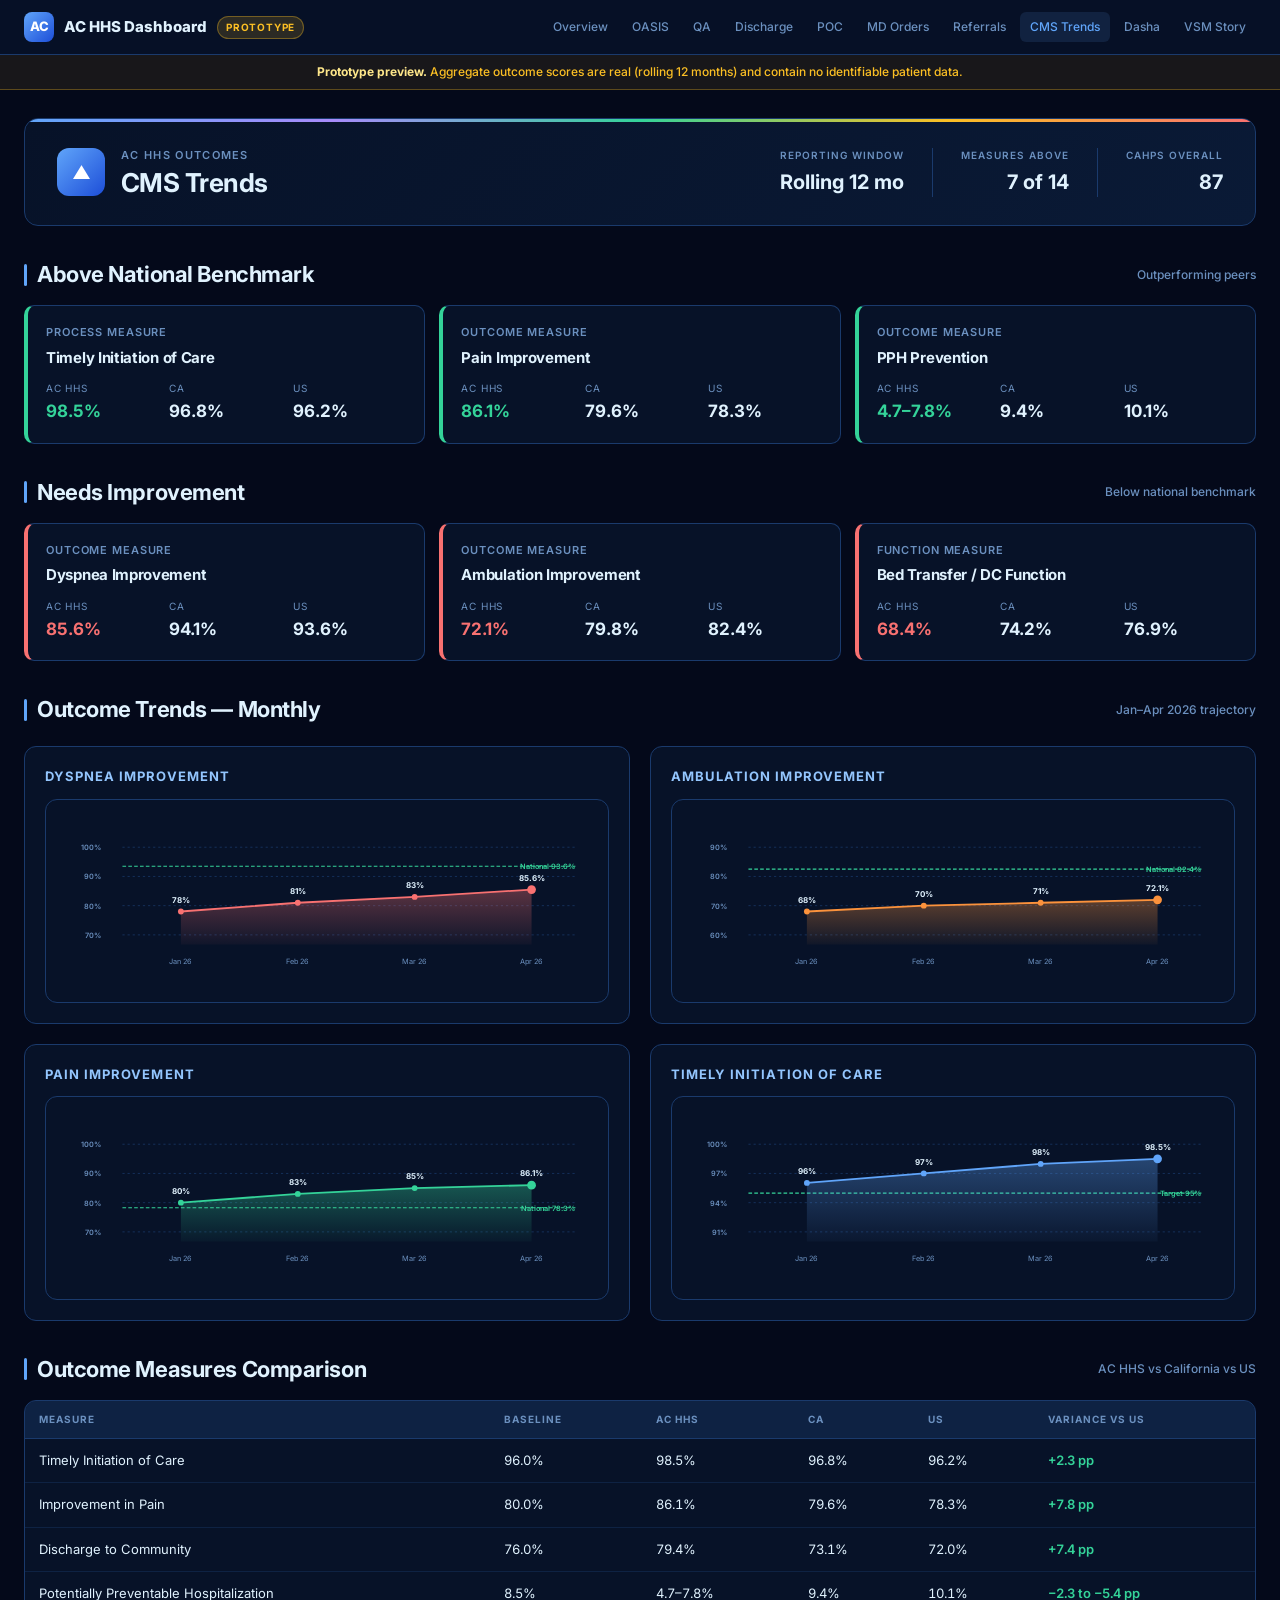
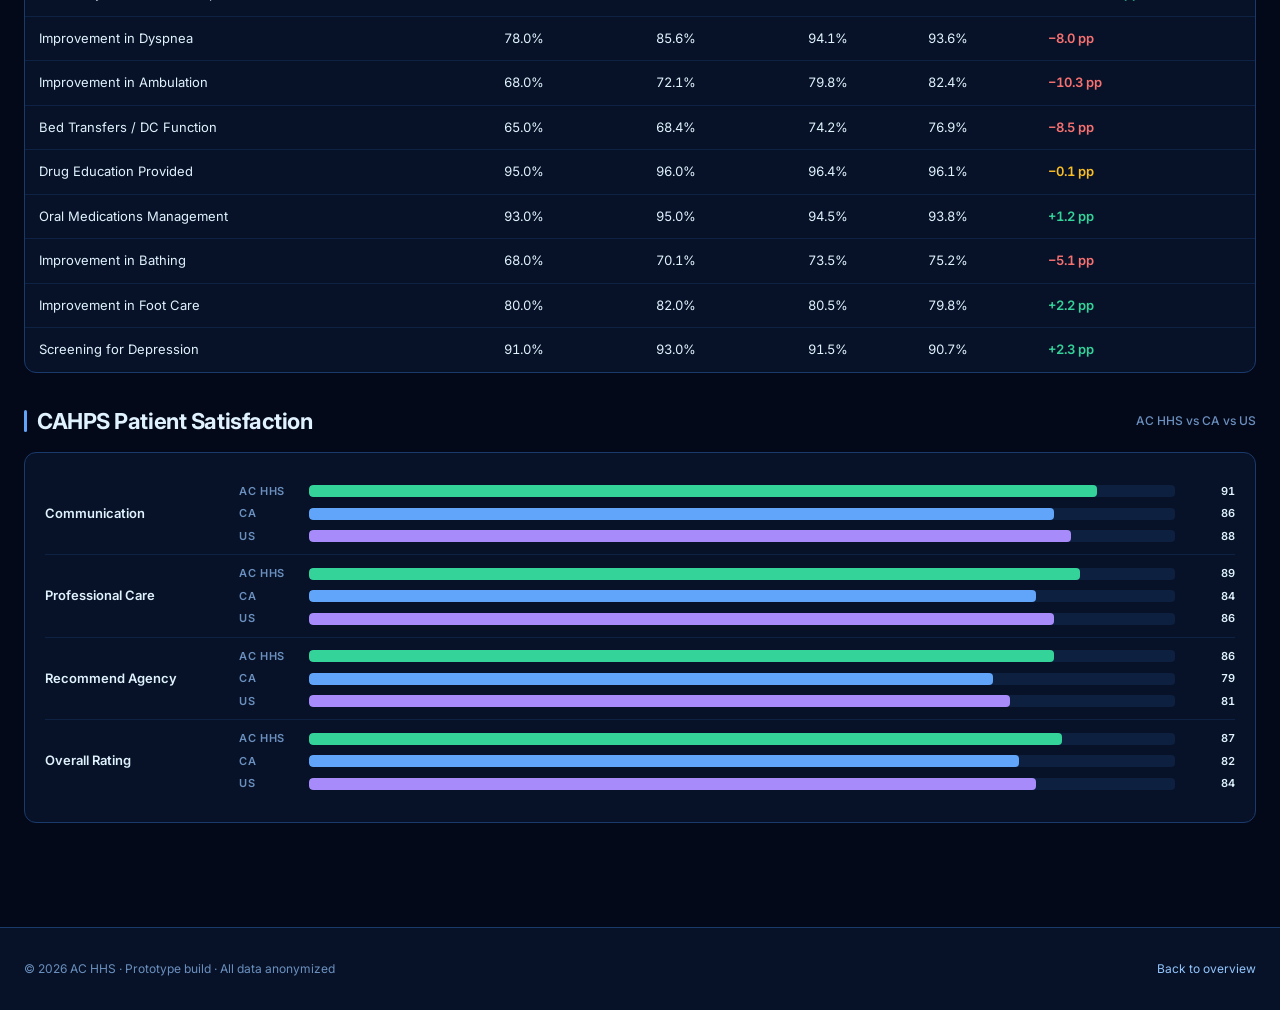
==== commit 9e28df1c: "Fix: align CMS trend benchmark label positions to match site SVG pattern" ====
--- a/cms-trends.html
+++ b/cms-trends.html
@@ -219,7 +219,7 @@
           <text x="50" y="164" text-anchor="end" fill="#6b90bf" font-size="10" font-family="Inter" font-weight="600">70%</text>
           <!-- National benchmark line -->
           <line x1="80" y1="66" x2="700" y2="66" stroke="#34d399" stroke-dasharray="5 3" stroke-width="1.5"/>
-          <text x="705" y="70" fill="#34d399" font-size="10" font-family="Inter" font-weight="600">National 93.6%</text>
+          <text x="700" y="70" fill="#34d399" font-size="10" font-family="Inter" font-weight="600" text-anchor="end">National 93.6%</text>
           <!-- Area fill -->
           <path d="M 160 173 L 160 128 L 320 116 L 480 108 L 640 98 L 640 173 Z" fill="url(#cms-dyspnea-area)"/>
           <!-- Line -->
@@ -266,7 +266,7 @@
           <text x="50" y="164" text-anchor="end" fill="#6b90bf" font-size="10" font-family="Inter" font-weight="600">60%</text>
           <!-- National benchmark line -->
           <line x1="80" y1="70" x2="700" y2="70" stroke="#34d399" stroke-dasharray="5 3" stroke-width="1.5"/>
-          <text x="705" y="74" fill="#34d399" font-size="10" font-family="Inter" font-weight="600">National 82.4%</text>
+          <text x="700" y="74" fill="#34d399" font-size="10" font-family="Inter" font-weight="600" text-anchor="end">National 82.4%</text>
           <!-- Area fill -->
           <path d="M 160 173 L 160 128 L 320 120 L 480 116 L 640 112 L 640 173 Z" fill="url(#cms-ambulation-area)"/>
           <!-- Line -->
@@ -313,7 +313,7 @@
           <text x="50" y="164" text-anchor="end" fill="#6b90bf" font-size="10" font-family="Inter" font-weight="600">70%</text>
           <!-- National benchmark line -->
           <line x1="80" y1="127" x2="700" y2="127" stroke="#34d399" stroke-dasharray="5 3" stroke-width="1.5"/>
-          <text x="705" y="131" fill="#34d399" font-size="10" font-family="Inter" font-weight="600">National 78.3%</text>
+          <text x="700" y="131" fill="#34d399" font-size="10" font-family="Inter" font-weight="600" text-anchor="end">National 78.3%</text>
           <!-- Area fill -->
           <path d="M 160 173 L 160 120 L 320 108 L 480 100 L 640 96 L 640 173 Z" fill="url(#cms-pain-area)"/>
           <!-- Line -->
@@ -360,7 +360,7 @@
           <text x="50" y="164" text-anchor="end" fill="#6b90bf" font-size="10" font-family="Inter" font-weight="600">91%</text>
           <!-- Target line -->
           <line x1="80" y1="107" x2="700" y2="107" stroke="#34d399" stroke-dasharray="5 3" stroke-width="1.5"/>
-          <text x="705" y="111" fill="#34d399" font-size="10" font-family="Inter" font-weight="600">Target 95%</text>
+          <text x="700" y="111" fill="#34d399" font-size="10" font-family="Inter" font-weight="600" text-anchor="end">Target 95%</text>
           <!-- Area fill -->
           <path d="M 160 173 L 160 93 L 320 80 L 480 67 L 640 60 L 640 173 Z" fill="url(#cms-timely-area)"/>
           <!-- Line -->
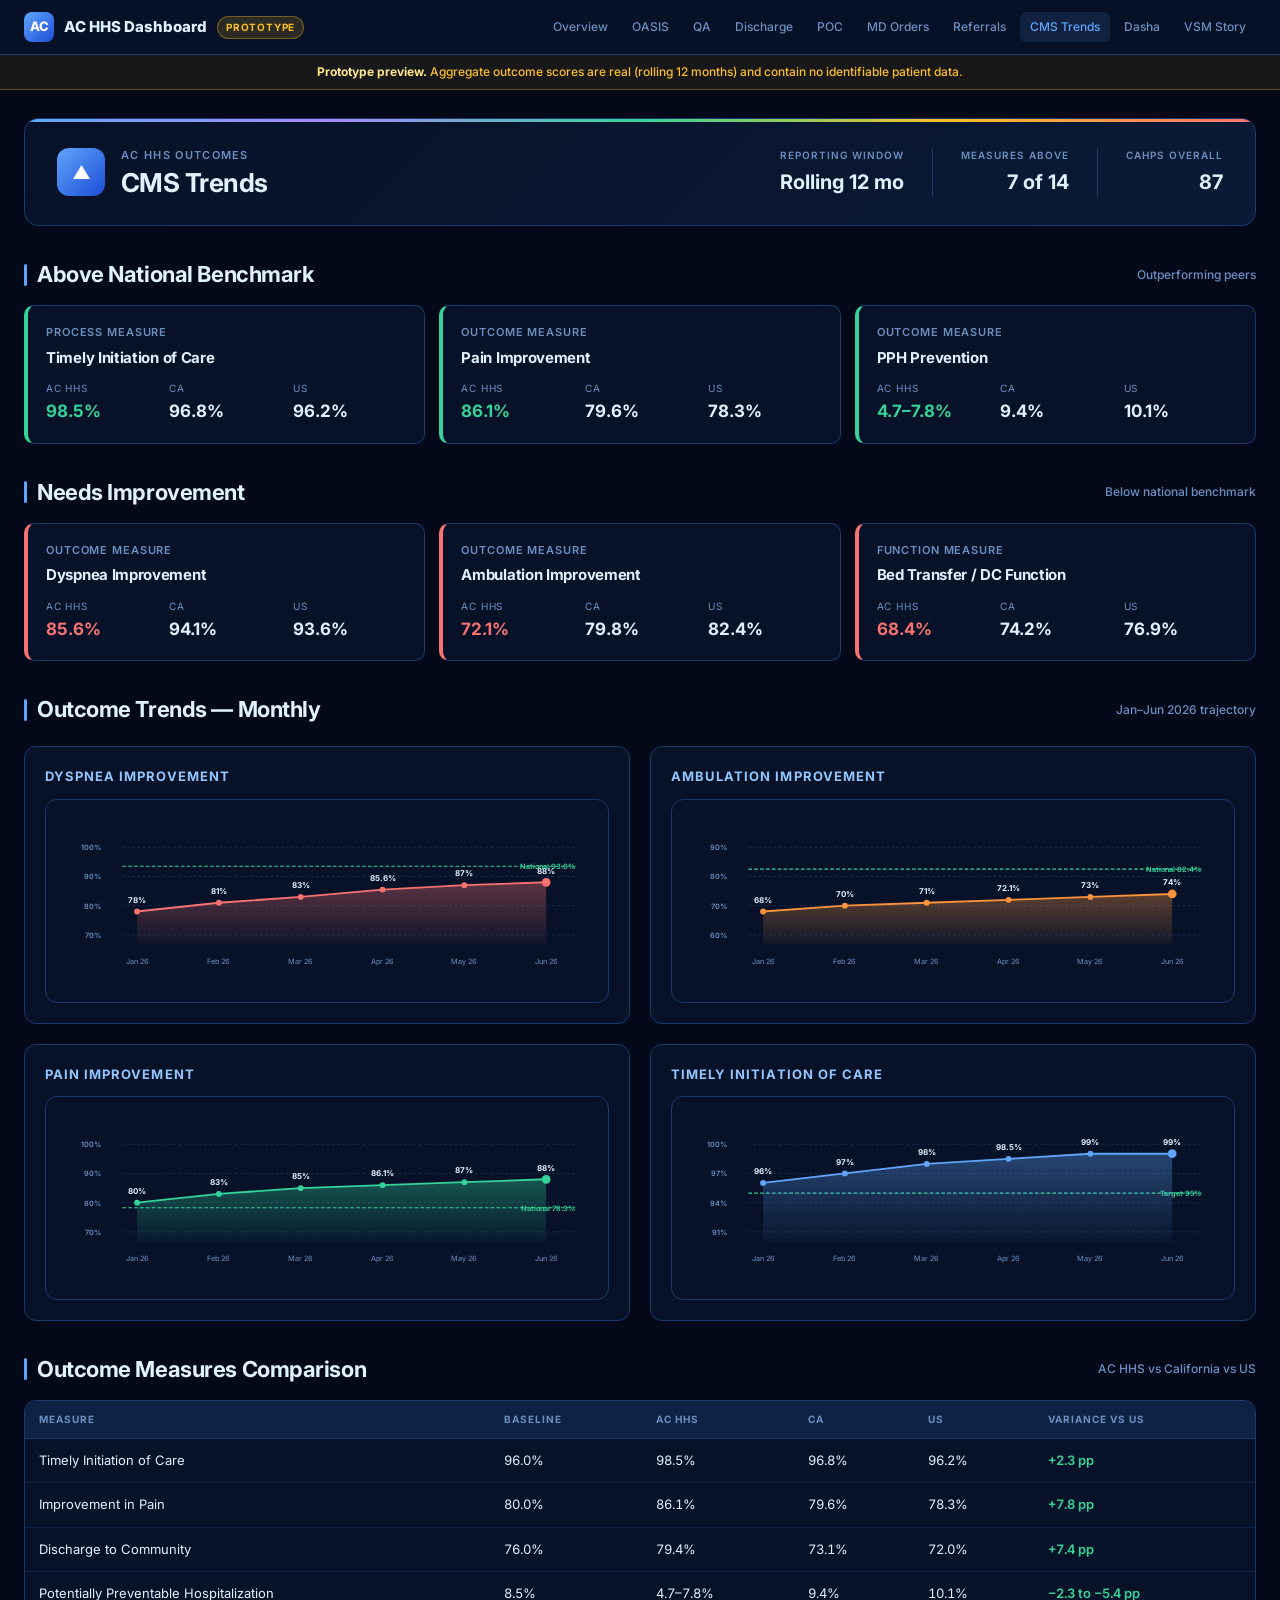
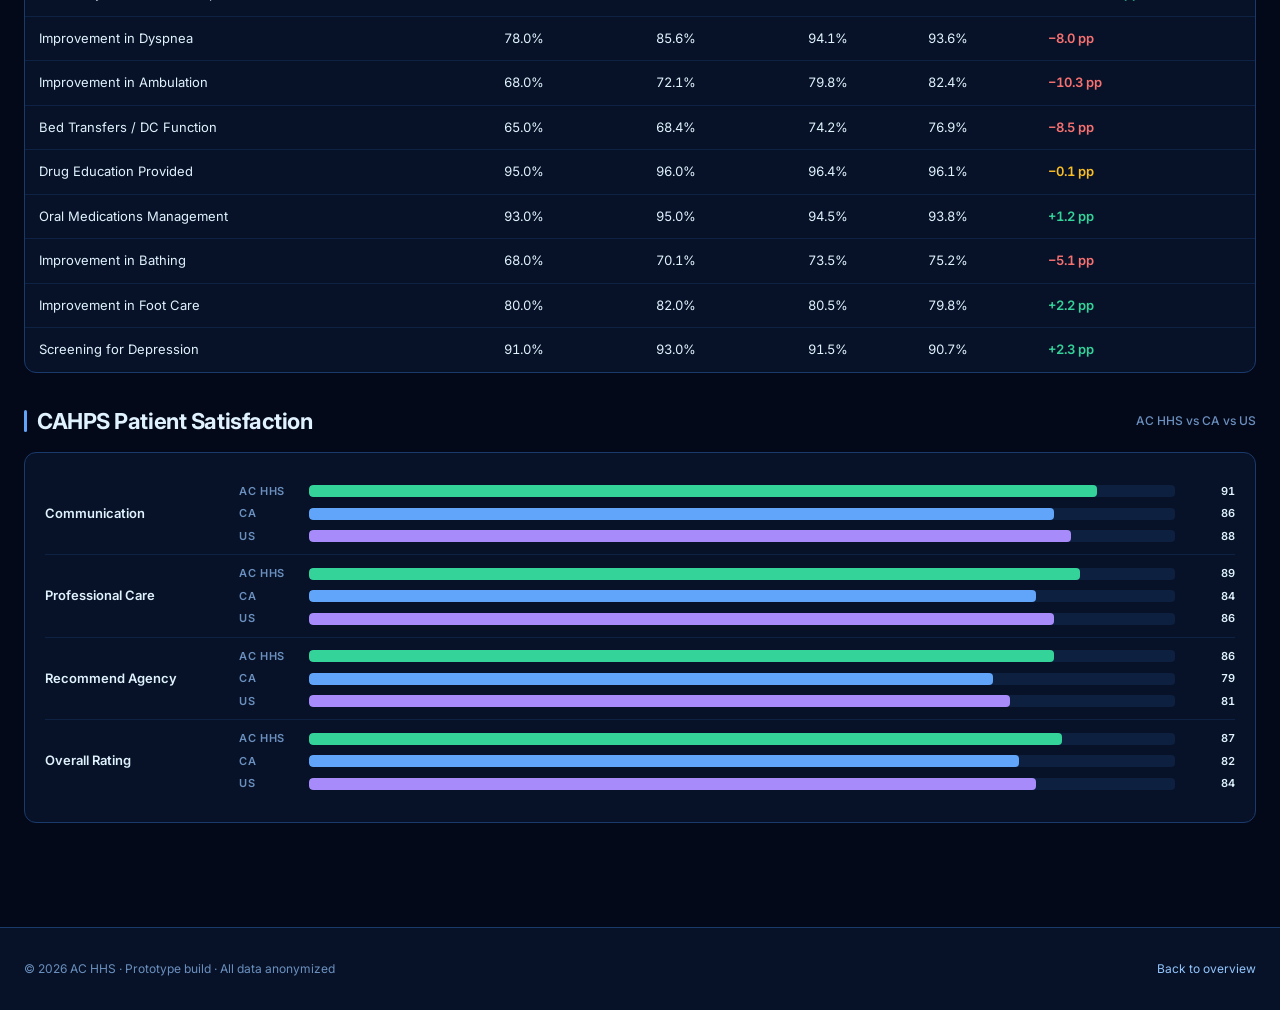
==== commit 328f77e8: "All tabs: update reporting period to Jan–Jun 2026 - index.html: snapshot header + banner text - oasi" ====
--- a/cms-trends.html
+++ b/cms-trends.html
@@ -191,7 +191,7 @@
   <div class="section-header">
     <span class="section-accent"></span>
     <h2>Outcome Trends &mdash; Monthly</h2>
-    <span class="section-sub">Jan&ndash;Apr 2026 trajectory</span>
+    <span class="section-sub">Jan&ndash;Jun 2026 trajectory</span>
   </div>
 
   <div class="kpi-grid" style="grid-template-columns: repeat(2, 1fr); gap: 20px;">
@@ -220,25 +220,31 @@
           <!-- National benchmark line -->
           <line x1="80" y1="66" x2="700" y2="66" stroke="#34d399" stroke-dasharray="5 3" stroke-width="1.5"/>
           <text x="700" y="70" fill="#34d399" font-size="10" font-family="Inter" font-weight="600" text-anchor="end">National 93.6%</text>
-          <!-- Area fill -->
-          <path d="M 160 173 L 160 128 L 320 116 L 480 108 L 640 98 L 640 173 Z" fill="url(#cms-dyspnea-area)"/>
+          <!-- Area fill Jan-Jun: 78,81,83,85.6,87,88 y=40+(100-pct)*4 -->
+          <path d="M 100 173 L 100 128 L 212 116 L 324 108 L 436 98 L 548 92 L 660 88 L 660 173 Z" fill="url(#cms-dyspnea-area)"/>
           <!-- Line -->
-          <path d="M 160 128 L 320 116 L 480 108 L 640 98" fill="none" stroke="#f87171" stroke-width="2.5" stroke-linejoin="round"/>
+          <path d="M 100 128 L 212 116 L 324 108 L 436 98 L 548 92 L 660 88" fill="none" stroke="#f87171" stroke-width="2.5" stroke-linejoin="round"/>
           <!-- Data points -->
-          <circle cx="160" cy="128" r="4" fill="#f87171"/>
-          <circle cx="320" cy="116" r="4" fill="#f87171"/>
-          <circle cx="480" cy="108" r="4" fill="#f87171"/>
-          <circle cx="640" cy="98" r="6" fill="#f87171"/>
+          <circle cx="100" cy="128" r="4" fill="#f87171"/>
+          <circle cx="212" cy="116" r="4" fill="#f87171"/>
+          <circle cx="324" cy="108" r="4" fill="#f87171"/>
+          <circle cx="436" cy="98"  r="4" fill="#f87171"/>
+          <circle cx="548" cy="92"  r="4" fill="#f87171"/>
+          <circle cx="660" cy="88"  r="6" fill="#f87171"/>
           <!-- Data labels -->
-          <text x="160" y="116" text-anchor="middle" fill="#e0f2fe" font-size="11" font-family="Inter" font-weight="700">78%</text>
-          <text x="320" y="104" text-anchor="middle" fill="#e0f2fe" font-size="11" font-family="Inter" font-weight="700">81%</text>
-          <text x="480" y="96" text-anchor="middle" fill="#e0f2fe" font-size="11" font-family="Inter" font-weight="700">83%</text>
-          <text x="640" y="86" text-anchor="middle" fill="#e0f2fe" font-size="11" font-family="Inter" font-weight="700">85.6%</text>
+          <text x="100" y="116" text-anchor="middle" fill="#e0f2fe" font-size="11" font-family="Inter" font-weight="700">78%</text>
+          <text x="212" y="104" text-anchor="middle" fill="#e0f2fe" font-size="11" font-family="Inter" font-weight="700">81%</text>
+          <text x="324" y="96"  text-anchor="middle" fill="#e0f2fe" font-size="11" font-family="Inter" font-weight="700">83%</text>
+          <text x="436" y="86"  text-anchor="middle" fill="#e0f2fe" font-size="11" font-family="Inter" font-weight="700">85.6%</text>
+          <text x="548" y="80"  text-anchor="middle" fill="#e0f2fe" font-size="11" font-family="Inter" font-weight="700">87%</text>
+          <text x="660" y="76"  text-anchor="middle" fill="#e0f2fe" font-size="11" font-family="Inter" font-weight="700">88%</text>
           <!-- X-axis labels -->
-          <text x="160" y="200" text-anchor="middle" fill="#6b90bf" font-size="10" font-family="Inter">Jan 26</text>
-          <text x="320" y="200" text-anchor="middle" fill="#6b90bf" font-size="10" font-family="Inter">Feb 26</text>
-          <text x="480" y="200" text-anchor="middle" fill="#6b90bf" font-size="10" font-family="Inter">Mar 26</text>
-          <text x="640" y="200" text-anchor="middle" fill="#6b90bf" font-size="10" font-family="Inter">Apr 26</text>
+          <text x="100" y="200" text-anchor="middle" fill="#6b90bf" font-size="10" font-family="Inter">Jan 26</text>
+          <text x="212" y="200" text-anchor="middle" fill="#6b90bf" font-size="10" font-family="Inter">Feb 26</text>
+          <text x="324" y="200" text-anchor="middle" fill="#6b90bf" font-size="10" font-family="Inter">Mar 26</text>
+          <text x="436" y="200" text-anchor="middle" fill="#6b90bf" font-size="10" font-family="Inter">Apr 26</text>
+          <text x="548" y="200" text-anchor="middle" fill="#6b90bf" font-size="10" font-family="Inter">May 26</text>
+          <text x="660" y="200" text-anchor="middle" fill="#6b90bf" font-size="10" font-family="Inter">Jun 26</text>
         </svg>
       </div>
     </div>
@@ -267,25 +273,31 @@
           <!-- National benchmark line -->
           <line x1="80" y1="70" x2="700" y2="70" stroke="#34d399" stroke-dasharray="5 3" stroke-width="1.5"/>
           <text x="700" y="74" fill="#34d399" font-size="10" font-family="Inter" font-weight="600" text-anchor="end">National 82.4%</text>
-          <!-- Area fill -->
-          <path d="M 160 173 L 160 128 L 320 120 L 480 116 L 640 112 L 640 173 Z" fill="url(#cms-ambulation-area)"/>
+          <!-- Area fill Jan-Jun: 68,70,71,72.1,73,74 y=40+(90-pct)*4 -->
+          <path d="M 100 173 L 100 128 L 212 120 L 324 116 L 436 112 L 548 108 L 660 104 L 660 173 Z" fill="url(#cms-ambulation-area)"/>
           <!-- Line -->
-          <path d="M 160 128 L 320 120 L 480 116 L 640 112" fill="none" stroke="#fb923c" stroke-width="2.5" stroke-linejoin="round"/>
+          <path d="M 100 128 L 212 120 L 324 116 L 436 112 L 548 108 L 660 104" fill="none" stroke="#fb923c" stroke-width="2.5" stroke-linejoin="round"/>
           <!-- Data points -->
-          <circle cx="160" cy="128" r="4" fill="#fb923c"/>
-          <circle cx="320" cy="120" r="4" fill="#fb923c"/>
-          <circle cx="480" cy="116" r="4" fill="#fb923c"/>
-          <circle cx="640" cy="112" r="6" fill="#fb923c"/>
+          <circle cx="100" cy="128" r="4" fill="#fb923c"/>
+          <circle cx="212" cy="120" r="4" fill="#fb923c"/>
+          <circle cx="324" cy="116" r="4" fill="#fb923c"/>
+          <circle cx="436" cy="112" r="4" fill="#fb923c"/>
+          <circle cx="548" cy="108" r="4" fill="#fb923c"/>
+          <circle cx="660" cy="104" r="6" fill="#fb923c"/>
           <!-- Data labels -->
-          <text x="160" y="116" text-anchor="middle" fill="#e0f2fe" font-size="11" font-family="Inter" font-weight="700">68%</text>
-          <text x="320" y="108" text-anchor="middle" fill="#e0f2fe" font-size="11" font-family="Inter" font-weight="700">70%</text>
-          <text x="480" y="104" text-anchor="middle" fill="#e0f2fe" font-size="11" font-family="Inter" font-weight="700">71%</text>
-          <text x="640" y="100" text-anchor="middle" fill="#e0f2fe" font-size="11" font-family="Inter" font-weight="700">72.1%</text>
+          <text x="100" y="116" text-anchor="middle" fill="#e0f2fe" font-size="11" font-family="Inter" font-weight="700">68%</text>
+          <text x="212" y="108" text-anchor="middle" fill="#e0f2fe" font-size="11" font-family="Inter" font-weight="700">70%</text>
+          <text x="324" y="104" text-anchor="middle" fill="#e0f2fe" font-size="11" font-family="Inter" font-weight="700">71%</text>
+          <text x="436" y="100" text-anchor="middle" fill="#e0f2fe" font-size="11" font-family="Inter" font-weight="700">72.1%</text>
+          <text x="548" y="96"  text-anchor="middle" fill="#e0f2fe" font-size="11" font-family="Inter" font-weight="700">73%</text>
+          <text x="660" y="92"  text-anchor="middle" fill="#e0f2fe" font-size="11" font-family="Inter" font-weight="700">74%</text>
           <!-- X-axis labels -->
-          <text x="160" y="200" text-anchor="middle" fill="#6b90bf" font-size="10" font-family="Inter">Jan 26</text>
-          <text x="320" y="200" text-anchor="middle" fill="#6b90bf" font-size="10" font-family="Inter">Feb 26</text>
-          <text x="480" y="200" text-anchor="middle" fill="#6b90bf" font-size="10" font-family="Inter">Mar 26</text>
-          <text x="640" y="200" text-anchor="middle" fill="#6b90bf" font-size="10" font-family="Inter">Apr 26</text>
+          <text x="100" y="200" text-anchor="middle" fill="#6b90bf" font-size="10" font-family="Inter">Jan 26</text>
+          <text x="212" y="200" text-anchor="middle" fill="#6b90bf" font-size="10" font-family="Inter">Feb 26</text>
+          <text x="324" y="200" text-anchor="middle" fill="#6b90bf" font-size="10" font-family="Inter">Mar 26</text>
+          <text x="436" y="200" text-anchor="middle" fill="#6b90bf" font-size="10" font-family="Inter">Apr 26</text>
+          <text x="548" y="200" text-anchor="middle" fill="#6b90bf" font-size="10" font-family="Inter">May 26</text>
+          <text x="660" y="200" text-anchor="middle" fill="#6b90bf" font-size="10" font-family="Inter">Jun 26</text>
         </svg>
       </div>
     </div>
@@ -314,25 +326,31 @@
           <!-- National benchmark line -->
           <line x1="80" y1="127" x2="700" y2="127" stroke="#34d399" stroke-dasharray="5 3" stroke-width="1.5"/>
           <text x="700" y="131" fill="#34d399" font-size="10" font-family="Inter" font-weight="600" text-anchor="end">National 78.3%</text>
-          <!-- Area fill -->
-          <path d="M 160 173 L 160 120 L 320 108 L 480 100 L 640 96 L 640 173 Z" fill="url(#cms-pain-area)"/>
+          <!-- Area fill Jan-Jun: 80,83,85,86.1,87,88 y=40+(100-pct)*4 -->
+          <path d="M 100 173 L 100 120 L 212 108 L 324 100 L 436 96 L 548 92 L 660 88 L 660 173 Z" fill="url(#cms-pain-area)"/>
           <!-- Line -->
-          <path d="M 160 120 L 320 108 L 480 100 L 640 96" fill="none" stroke="#34d399" stroke-width="2.5" stroke-linejoin="round"/>
+          <path d="M 100 120 L 212 108 L 324 100 L 436 96 L 548 92 L 660 88" fill="none" stroke="#34d399" stroke-width="2.5" stroke-linejoin="round"/>
           <!-- Data points -->
-          <circle cx="160" cy="120" r="4" fill="#34d399"/>
-          <circle cx="320" cy="108" r="4" fill="#34d399"/>
-          <circle cx="480" cy="100" r="4" fill="#34d399"/>
-          <circle cx="640" cy="96" r="6" fill="#34d399"/>
+          <circle cx="100" cy="120" r="4" fill="#34d399"/>
+          <circle cx="212" cy="108" r="4" fill="#34d399"/>
+          <circle cx="324" cy="100" r="4" fill="#34d399"/>
+          <circle cx="436" cy="96"  r="4" fill="#34d399"/>
+          <circle cx="548" cy="92"  r="4" fill="#34d399"/>
+          <circle cx="660" cy="88"  r="6" fill="#34d399"/>
           <!-- Data labels -->
-          <text x="160" y="108" text-anchor="middle" fill="#e0f2fe" font-size="11" font-family="Inter" font-weight="700">80%</text>
-          <text x="320" y="96" text-anchor="middle" fill="#e0f2fe" font-size="11" font-family="Inter" font-weight="700">83%</text>
-          <text x="480" y="88" text-anchor="middle" fill="#e0f2fe" font-size="11" font-family="Inter" font-weight="700">85%</text>
-          <text x="640" y="84" text-anchor="middle" fill="#e0f2fe" font-size="11" font-family="Inter" font-weight="700">86.1%</text>
+          <text x="100" y="108" text-anchor="middle" fill="#e0f2fe" font-size="11" font-family="Inter" font-weight="700">80%</text>
+          <text x="212" y="96"  text-anchor="middle" fill="#e0f2fe" font-size="11" font-family="Inter" font-weight="700">83%</text>
+          <text x="324" y="88"  text-anchor="middle" fill="#e0f2fe" font-size="11" font-family="Inter" font-weight="700">85%</text>
+          <text x="436" y="84"  text-anchor="middle" fill="#e0f2fe" font-size="11" font-family="Inter" font-weight="700">86.1%</text>
+          <text x="548" y="80"  text-anchor="middle" fill="#e0f2fe" font-size="11" font-family="Inter" font-weight="700">87%</text>
+          <text x="660" y="76"  text-anchor="middle" fill="#e0f2fe" font-size="11" font-family="Inter" font-weight="700">88%</text>
           <!-- X-axis labels -->
-          <text x="160" y="200" text-anchor="middle" fill="#6b90bf" font-size="10" font-family="Inter">Jan 26</text>
-          <text x="320" y="200" text-anchor="middle" fill="#6b90bf" font-size="10" font-family="Inter">Feb 26</text>
-          <text x="480" y="200" text-anchor="middle" fill="#6b90bf" font-size="10" font-family="Inter">Mar 26</text>
-          <text x="640" y="200" text-anchor="middle" fill="#6b90bf" font-size="10" font-family="Inter">Apr 26</text>
+          <text x="100" y="200" text-anchor="middle" fill="#6b90bf" font-size="10" font-family="Inter">Jan 26</text>
+          <text x="212" y="200" text-anchor="middle" fill="#6b90bf" font-size="10" font-family="Inter">Feb 26</text>
+          <text x="324" y="200" text-anchor="middle" fill="#6b90bf" font-size="10" font-family="Inter">Mar 26</text>
+          <text x="436" y="200" text-anchor="middle" fill="#6b90bf" font-size="10" font-family="Inter">Apr 26</text>
+          <text x="548" y="200" text-anchor="middle" fill="#6b90bf" font-size="10" font-family="Inter">May 26</text>
+          <text x="660" y="200" text-anchor="middle" fill="#6b90bf" font-size="10" font-family="Inter">Jun 26</text>
         </svg>
       </div>
     </div>
@@ -361,25 +379,31 @@
           <!-- Target line -->
           <line x1="80" y1="107" x2="700" y2="107" stroke="#34d399" stroke-dasharray="5 3" stroke-width="1.5"/>
           <text x="700" y="111" fill="#34d399" font-size="10" font-family="Inter" font-weight="600" text-anchor="end">Target 95%</text>
-          <!-- Area fill -->
-          <path d="M 160 173 L 160 93 L 320 80 L 480 67 L 640 60 L 640 173 Z" fill="url(#cms-timely-area)"/>
+          <!-- Area fill Jan-Jun: 96,97,98,98.5,99,99 y=40+(100-pct)*40/3 -->
+          <path d="M 100 173 L 100 93 L 212 80 L 324 67 L 436 60 L 548 53 L 660 53 L 660 173 Z" fill="url(#cms-timely-area)"/>
           <!-- Line -->
-          <path d="M 160 93 L 320 80 L 480 67 L 640 60" fill="none" stroke="#60a5fa" stroke-width="2.5" stroke-linejoin="round"/>
+          <path d="M 100 93 L 212 80 L 324 67 L 436 60 L 548 53 L 660 53" fill="none" stroke="#60a5fa" stroke-width="2.5" stroke-linejoin="round"/>
           <!-- Data points -->
-          <circle cx="160" cy="93" r="4" fill="#60a5fa"/>
-          <circle cx="320" cy="80" r="4" fill="#60a5fa"/>
-          <circle cx="480" cy="67" r="4" fill="#60a5fa"/>
-          <circle cx="640" cy="60" r="6" fill="#60a5fa"/>
+          <circle cx="100" cy="93"  r="4" fill="#60a5fa"/>
+          <circle cx="212" cy="80"  r="4" fill="#60a5fa"/>
+          <circle cx="324" cy="67"  r="4" fill="#60a5fa"/>
+          <circle cx="436" cy="60"  r="4" fill="#60a5fa"/>
+          <circle cx="548" cy="53"  r="4" fill="#60a5fa"/>
+          <circle cx="660" cy="53"  r="6" fill="#60a5fa"/>
           <!-- Data labels -->
-          <text x="160" y="81" text-anchor="middle" fill="#e0f2fe" font-size="11" font-family="Inter" font-weight="700">96%</text>
-          <text x="320" y="68" text-anchor="middle" fill="#e0f2fe" font-size="11" font-family="Inter" font-weight="700">97%</text>
-          <text x="480" y="55" text-anchor="middle" fill="#e0f2fe" font-size="11" font-family="Inter" font-weight="700">98%</text>
-          <text x="640" y="48" text-anchor="middle" fill="#e0f2fe" font-size="11" font-family="Inter" font-weight="700">98.5%</text>
+          <text x="100" y="81"  text-anchor="middle" fill="#e0f2fe" font-size="11" font-family="Inter" font-weight="700">96%</text>
+          <text x="212" y="68"  text-anchor="middle" fill="#e0f2fe" font-size="11" font-family="Inter" font-weight="700">97%</text>
+          <text x="324" y="55"  text-anchor="middle" fill="#e0f2fe" font-size="11" font-family="Inter" font-weight="700">98%</text>
+          <text x="436" y="48"  text-anchor="middle" fill="#e0f2fe" font-size="11" font-family="Inter" font-weight="700">98.5%</text>
+          <text x="548" y="41"  text-anchor="middle" fill="#e0f2fe" font-size="11" font-family="Inter" font-weight="700">99%</text>
+          <text x="660" y="41"  text-anchor="middle" fill="#e0f2fe" font-size="11" font-family="Inter" font-weight="700">99%</text>
           <!-- X-axis labels -->
-          <text x="160" y="200" text-anchor="middle" fill="#6b90bf" font-size="10" font-family="Inter">Jan 26</text>
-          <text x="320" y="200" text-anchor="middle" fill="#6b90bf" font-size="10" font-family="Inter">Feb 26</text>
-          <text x="480" y="200" text-anchor="middle" fill="#6b90bf" font-size="10" font-family="Inter">Mar 26</text>
-          <text x="640" y="200" text-anchor="middle" fill="#6b90bf" font-size="10" font-family="Inter">Apr 26</text>
+          <text x="100" y="200" text-anchor="middle" fill="#6b90bf" font-size="10" font-family="Inter">Jan 26</text>
+          <text x="212" y="200" text-anchor="middle" fill="#6b90bf" font-size="10" font-family="Inter">Feb 26</text>
+          <text x="324" y="200" text-anchor="middle" fill="#6b90bf" font-size="10" font-family="Inter">Mar 26</text>
+          <text x="436" y="200" text-anchor="middle" fill="#6b90bf" font-size="10" font-family="Inter">Apr 26</text>
+          <text x="548" y="200" text-anchor="middle" fill="#6b90bf" font-size="10" font-family="Inter">May 26</text>
+          <text x="660" y="200" text-anchor="middle" fill="#6b90bf" font-size="10" font-family="Inter">Jun 26</text>
         </svg>
       </div>
     </div>
--- a/assets/styles.css
+++ b/assets/styles.css
@@ -693,6 +693,16 @@
   color: var(--muted);
   font-size: 13px;
 }
+textarea.field {
+  resize: none;
+  background: transparent;
+  border: none;
+  outline: none;
+  font-family: inherit;
+  color: var(--text);
+  min-height: 20px;
+}
+textarea.field::placeholder { color: var(--muted); }
 .chat-input .send-btn {
   background: var(--accent-2);
   color: #fff;
